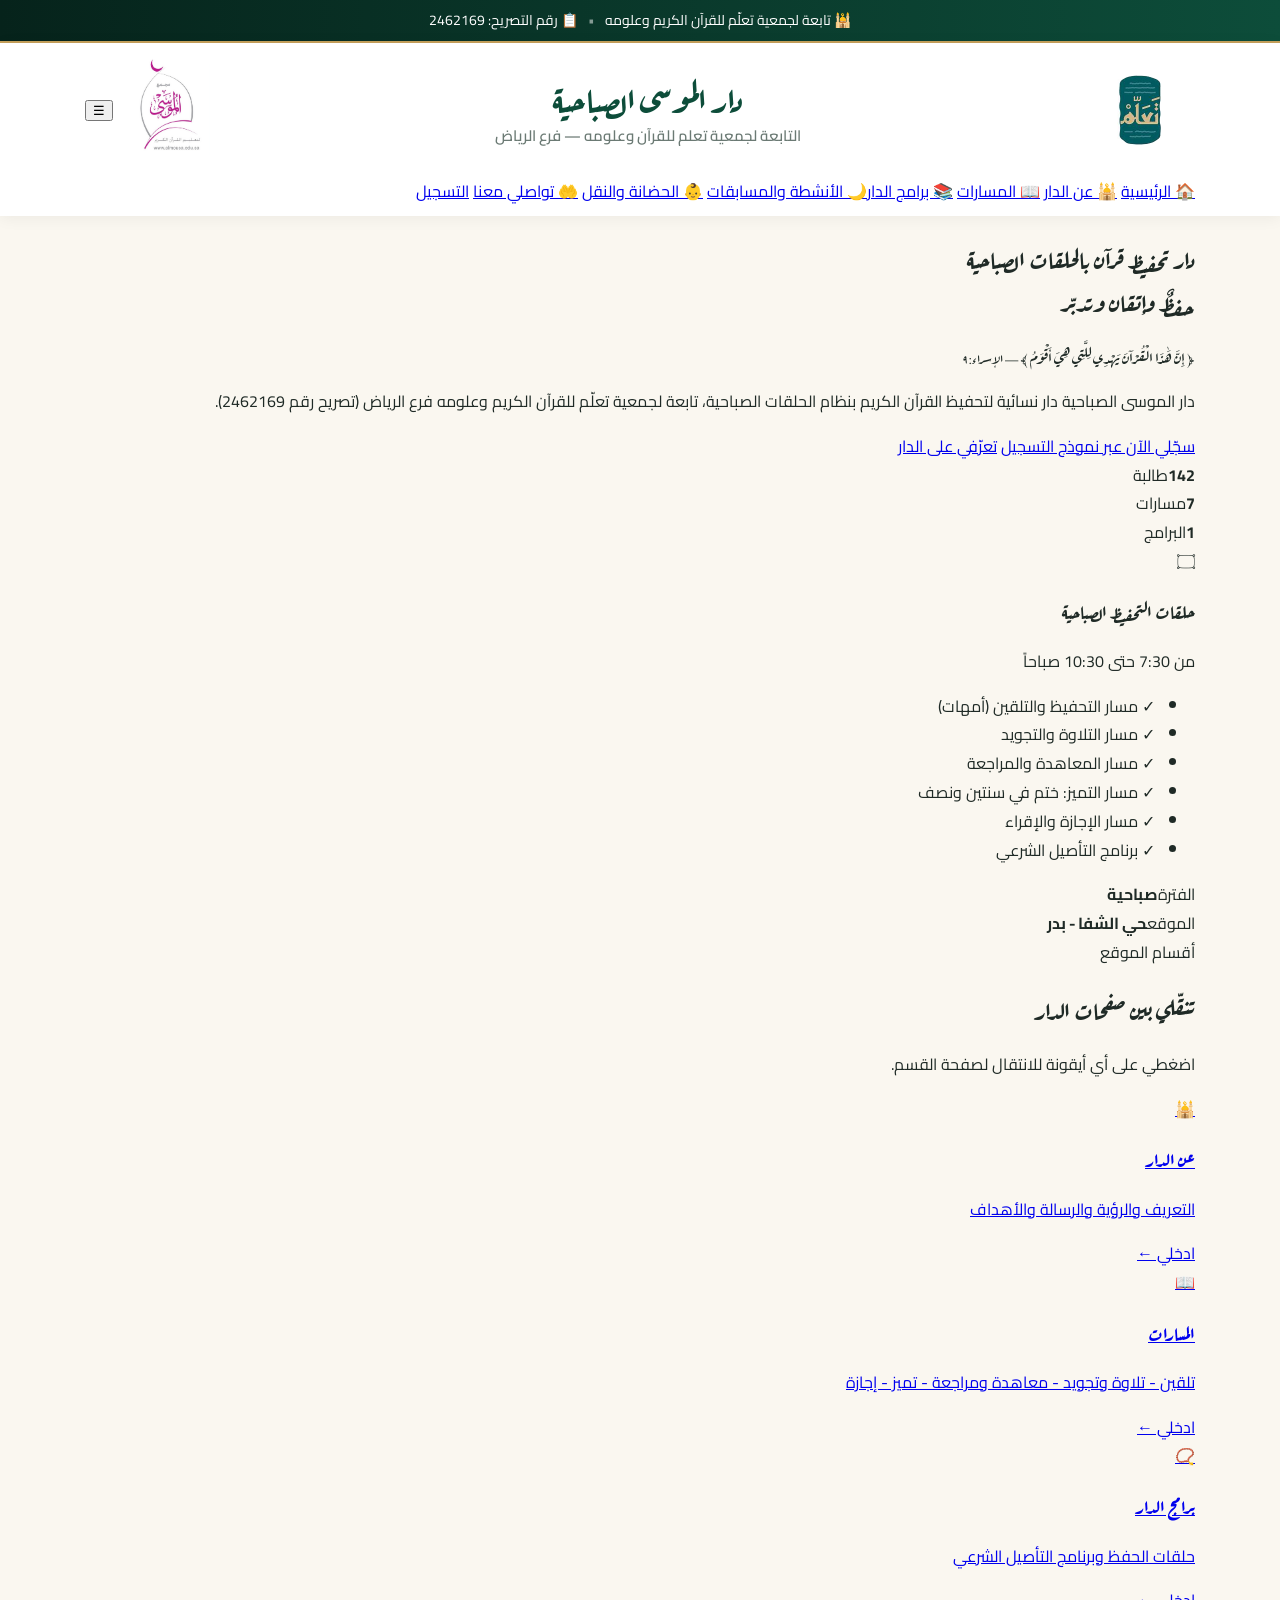
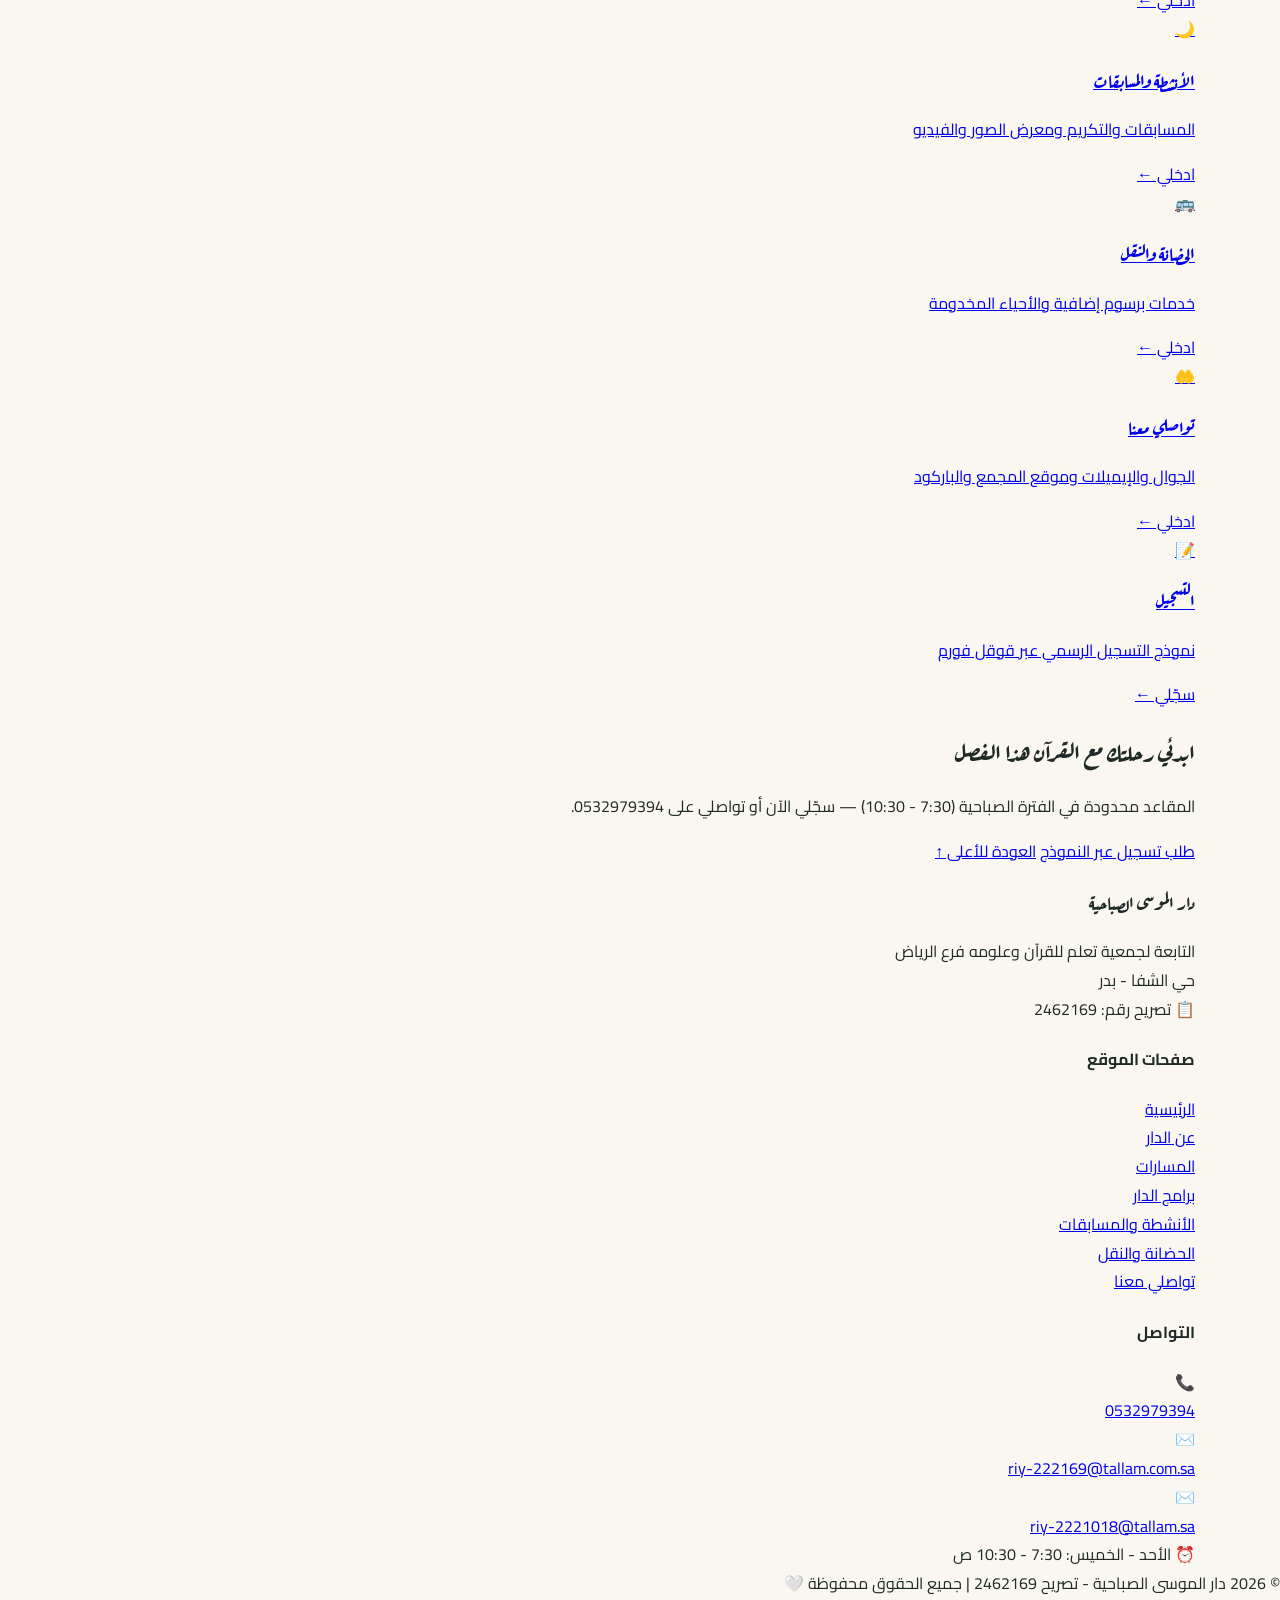
==== index.html @ 51ddbc4b "موقع دار الموسى الصباحية" ====
﻿<!DOCTYPE html>
<html lang="ar" dir="rtl">
<head>
<meta charset="UTF-8" />
<meta name="viewport" content="width=device-width, initial-scale=1.0" />
<title>دار الموسى الصباحية التابعة لجمعية تعلم للقرآن وعلومه فرع الرياض | الرئيسية</title>
<meta name="description" content="دار الموسى الصباحية لتحفيظ القرآن الكريم بحي الشفا - بدر، التابعة لجمعية تعلّم للقرآن الكريم وعلومه فرع الرياض. تصريح 2462169." />
<link rel="preconnect" href="https://fonts.googleapis.com">
<link rel="preconnect" href="https://fonts.gstatic.com" crossorigin>
<link href="https://fonts.googleapis.com/css2?family=Aref+Ruqaa:wght@400;700&family=Cairo:wght@300;400;600;700;800;900&display=swap" rel="stylesheet">
<link rel="stylesheet" href="styles.css">
</head>
<body>

<div class="topbar">
  <div class="container topbar-inner">
    <span>🕌 تابعة لجمعية تعلّم للقرآن الكريم وعلومه</span>
    <span class="dot">•</span>
    <span>📋 رقم التصريح: 2462169</span>
  </div>
</div>

<header class="header" id="top">
  <div class="container header-inner">
    <img src="assets/taallam-logo.png" alt="شعار جمعية تعلّم" class="logo-side" onerror="this.style.display='none'">
    <div class="header-title">
      <h1>دار الموسى الصباحية</h1><p class="header-sub">التابعة لجمعية تعلم للقرآن وعلومه — فرع الرياض</p>
    </div>
    <img src="assets/almousa-logo.png" alt="شعار مجمع الموسى" class="logo-side" onerror="this.style.display='none'">
    <button class="menu-btn" id="menuBtn" aria-label="القائمة">☰</button>
  </div>
  <div class="container">
    <nav class="nav nav-center" id="nav">
      <a href="index.html">🏠 الرئيسية</a>
      <a href="about.html">🕌 عن الدار</a>
      <a href="tracks.html">📖 المسارات</a>
      <a href="programs.html">📚 برامج الدار</a><a href="activities.html">🌙 الأنشطة والمسابقات</a>
      <a href="services.html">👶 الحضانة والنقل</a>
      <a href="contact.html">🤲 تواصلي معنا</a>
      <a href="https://docs.google.com/forms/d/e/1FAIpQLSe2_5xS_t3nWT-JgsnpgLepu9MucoU40xzPmVdfNXOqb8MeEg/viewform" target="_blank" class="btn btn-small">التسجيل</a>
    </nav>
  </div>
</header>

<!-- الواجهة التعريفية -->
<section class="hero" id="home">
  <div class="hero-pattern"></div>
  <div class="container hero-inner">
    <div class="hero-text">
      <h2>دار تحفيظ قرآن <span>بالحلقات الصباحية</span><br>حفظٌ وإتقان وتدبّر</h2>
      <p class="aya">﴿ إِنَّ هَٰذَا الْقُرْآنَ يَهْدِي لِلَّتِي هِيَ أَقْوَمُ ﴾ <small>— الإسراء: ٩</small></p>
      <p class="hero-desc">دار الموسى الصباحية دار نسائية لتحفيظ القرآن الكريم بنظام الحلقات الصباحية، تابعة لجمعية تعلّم للقرآن الكريم وعلومه فرع الرياض (تصريح رقم 2462169).</p>
      <div class="hero-btns">
        <a href="https://docs.google.com/forms/d/e/1FAIpQLSe2_5xS_t3nWT-JgsnpgLepu9MucoU40xzPmVdfNXOqb8MeEg/viewform" target="_blank" class="btn btn-gold">سجّلي الآن عبر نموذج التسجيل</a>
        <a href="about.html" class="btn btn-outline">تعرّفي على الدار</a>
      </div>
      <div class="hero-stats">
        <div><strong>142</strong><span>طالبة</span></div>
        <div><strong>7</strong><span>مسارات</span></div>
        <div><strong>1</strong><span>البرامج</span></div>
      </div>
    </div>
    <div class="hero-card">
      <div class="quran-frame">
        <div class="quran-icon">۝</div>
        <h3>حلقات التحفيظ الصباحية</h3>
        <p>من 7:30 حتى 10:30 صباحاً</p>
        <ul>
          <li>✓ مسار التحفيظ والتلقين (أمهات)</li>
          <li>✓ مسار التلاوة والتجويد</li>
          <li>✓ مسار المعاهدة والمراجعة</li>
          <li>✓ مسار التميز: ختم في سنتين ونصف</li>
          <li>✓ مسار الإجازة والإقراء</li>
          <li>✓ برنامج التأصيل الشرعي</li>
        </ul>
        <div class="time-box">
          <div><span>الفترة</span><strong>صباحية</strong></div>
          <div><span>الموقع</span><strong>حي الشفا - بدر</strong></div>
        </div>
      </div>
    </div>
  </div>
</section>

<!-- أيقونات التنقل -->
<section class="section" id="pages">
  <div class="container">
    <div class="sec-head">
      <span class="kicker">أقسام الموقع</span>
      <h2>تنقّلي بين صفحات الدار</h2>
      <p>اضغطي على أي أيقونة للانتقال لصفحة القسم.</p>
    </div>
    <div class="pages-grid">
      <a href="about.html" class="page-card">
        <div class="pc-icon">🕌</div>
        <h3>عن الدار</h3>
        <p>التعريف والرؤية والرسالة والأهداف</p>
        <span class="go">ادخلي ←</span>
      </a>
      <a href="tracks.html" class="page-card">
        <div class="pc-icon">📖</div>
        <h3>المسارات</h3>
        <p>تلقين - تلاوة وتجويد - معاهدة ومراجعة - تميز - إجازة</p>
        <span class="go">ادخلي ←</span>
      </a>
      <a href="programs.html" class="page-card">
        <div class="pc-icon">📿</div>
        <h3>برامج الدار</h3>
        <p>حلقات الحفظ وبرنامج التأصيل الشرعي</p>
        <span class="go">ادخلي ←</span>
      </a>
      <a href="activities.html" class="page-card">
        <div class="pc-icon">🌙</div>
        <h3>الأنشطة والمسابقات</h3>
        <p>المسابقات والتكريم ومعرض الصور والفيديو</p>
        <span class="go">ادخلي ←</span>
      </a>
      <a href="services.html" class="page-card">
        <div class="pc-icon">🚌</div>
        <h3>الحضانة والنقل</h3>
        <p>خدمات برسوم إضافية والأحياء المخدومة</p>
        <span class="go">ادخلي ←</span>
      </a>
      <a href="contact.html" class="page-card">
        <div class="pc-icon">🤲</div>
        <h3>تواصلي معنا</h3>
        <p>الجوال والإيميلات وموقع المجمع والباركود</p>
        <span class="go">ادخلي ←</span>
      </a>
      <a href="https://docs.google.com/forms/d/e/1FAIpQLSe2_5xS_t3nWT-JgsnpgLepu9MucoU40xzPmVdfNXOqb8MeEg/viewform" target="_blank" class="page-card">
        <div class="pc-icon">📝</div>
        <h3>التسجيل</h3>
        <p>نموذج التسجيل الرسمي عبر قوقل فورم</p>
        <span class="go">سجّلي ←</span>
      </a>
    </div>
  </div>
</section>

<section class="cta">
  <div class="container cta-inner">
    <div>
      <h2>ابدئي رحلتك مع القرآن هذا الفصل</h2>
      <p>المقاعد محدودة في الفترة الصباحية (7:30 - 10:30) — سجّلي الآن أو تواصلي على <span class="ltr">0532979394</span>.</p>
    </div>
    <div class="cta-btns">
      <a href="https://docs.google.com/forms/d/e/1FAIpQLSe2_5xS_t3nWT-JgsnpgLepu9MucoU40xzPmVdfNXOqb8MeEg/viewform" target="_blank" class="btn btn-gold">طلب تسجيل عبر النموذج</a>
      <a href="#top" class="btn btn-outline light">العودة للأعلى ↑</a>
    </div>
  </div>
</section>

<footer class="footer">
  <div class="container footer-grid">
    <div>
      <h3>دار الموسى الصباحية</h3>
      <p>التابعة لجمعية تعلم للقرآن وعلومه فرع الرياض<br>حي الشفا - بدر<br>📋 تصريح رقم: 2462169</p>
    </div>
    <div>
      <h4>صفحات الموقع</h4>
      <a href="index.html">الرئيسية</a><a href="about.html">عن الدار</a><a href="tracks.html">المسارات</a><a href="programs.html">برامج الدار</a><a href="activities.html">الأنشطة والمسابقات</a><a href="services.html">الحضانة والنقل</a><a href="contact.html">تواصلي معنا</a>
    </div>
    <div>
      <h4>التواصل</h4>
      <span>📞 <a href="tel:+966532979394" class="ltr">0532979394</a></span>
      <span>✉️ <a href="mailto:riy-222169@tallam.com.sa" class="ltr">riy-222169@tallam.com.sa</a></span>
      <span>✉️ <a href="mailto:riy-2221018@tallam.sa" class="ltr">riy-2221018@tallam.sa</a></span>
      <span>⏰ الأحد - الخميس: 7:30 - 10:30 ص</span>
    </div>
  </div>
  <div class="copy">© 2026 دار الموسى الصباحية - تصريح 2462169 | جميع الحقوق محفوظة 🤍<br><small>صورة المصحف: Indra Projects عبر Unsplash</small></div>
</footer>

<script src="script.js"></script>
</body>
</html>
---- styles.css ----
:root{
  --green:#0d4d3a; --green-deep:#06231b; --green2:#146652; --gold:#c6a15b; --gold-deep:#a07c2e; --gold2:#ecd9a8;
  --bg:#faf7f0; --ivory:#fffdf6; --card:#ffffff; --ink:#1f2a26; --muted:#6b7a74;
  --radius:18px; --shadow:0 10px 30px rgba(13,77,58,.12); --shadow-gold:0 12px 34px rgba(198,161,91,.35);
}
*{box-sizing:border-box}
body{margin:0;font-family:'Cairo',sans-serif;background:var(--bg);color:var(--ink);line-height:1.8}
h1,h2,h3,.aya{font-family:'Aref Ruqaa','Amiri',serif}
.container{max-width:1150px;margin:0 auto;padding:0 20px}
.narrow{max-width:800px}

/* topbar */
.topbar{background:linear-gradient(90deg,var(--green-deep),var(--green));color:#fff;font-size:14px;padding:8px 0;border-bottom:2px solid var(--gold)}
.topbar-inner{display:flex;gap:10px;justify-content:center;flex-wrap:wrap}
.dot{opacity:.5}

/* header */
.header{background:rgba(255,255,255,.95);backdrop-filter:blur(8px);position:sticky;top:0;z-index:50;box-shadow:0 2px 15px rgba(0,0,0,.06);padding-bottom:10px}
.header-inner{display:flex;align-items:center;justify-content:space-between;gap:16px;padding:12px 20px}
.header-title{flex:1;text-align:center}
.header-title h1{font-size:34px;margin:0;color:var(--green);line-height:1.5;font-weight:700}
.header-sub{margin:0;font-size:15px;color:var(--muted);font-weight:600;font-family:'Cairo',sans-serif}
.logo-side{height:110px;width:auto;object-fit:contain;background:#fff;border-radius:14px}
.nav-center{justify-content:center;flex-wrap:wrap}
.reg-link-box{text-align:center;display:flex;flex-direction:column;justify-content:center;gap:14px}
.reg-link-box p{opacity:.9}
.logo{display:flex;gap:12px;align-items:center}
.logos{display:flex;gap:8px;align-items:center}
.logo-img{height:58px;width:auto;border-radius:10px;background:#fff;object-fit:contain}
.logo-img.small{height:48px}
.logos-row{display:flex;gap:20px;justify-content:center;align-items:center;margin:0 0 30px;flex-wrap:wrap}
.logos-row img{height:170px;width:auto;background:#fff;border-radius:16px;padding:10px;box-shadow:var(--shadow);border:1px solid #eee;object-fit:contain}
.footer-logos img{height:92px;background:#fff;border-radius:12px;padding:5px}
.footer-logos{margin-bottom:10px}
.hero-contact{margin:6px 0 14px}
.h-contact{display:inline-block;background:rgba(255,255,255,.15);border:1px solid rgba(255,255,255,.35);color:#fff;text-decoration:none;padding:8px 20px;border-radius:50px;font-weight:800;font-size:18px}
.contact-cards .contact-box{display:flex;flex-direction:column;align-items:center;gap:8px}
.contact-box .big{font-size:22px;font-weight:800;color:var(--green);text-decoration:none}
.contact-box a{color:var(--green)}
.qr-img{width:190px;height:190px;object-fit:contain;border:8px solid #fff;border-radius:14px;box-shadow:var(--shadow);background:#fff}
.mini-card a{color:var(--green);font-weight:700}
.footer a{display:inline}.footer-grid a{display:block}
@media(max-width:900px){
  .hero-inner,.about-grid,.reg-grid,.cards-2{grid-template-columns:1fr}
  .cards-3,.prog-grid{grid-template-columns:1fr 1fr}
  .cards-4{grid-template-columns:1fr 1fr}
.logo h1{font-size:22px;margin:0;color:var(--green)}
.logo p{margin:0;font-size:13px;color:var(--muted)}
.nav{display:flex;gap:18px;align-items:center}
.nav a{text-decoration:none;color:var(--ink);font-weight:500;font-size:15px}
.nav a:hover{color:var(--green)}
.menu-btn{display:none;background:none;border:0;font-size:24px}

/* buttons */
.btn{display:inline-block;padding:12px 28px;border-radius:50px;text-decoration:none;font-weight:700;border:2px solid transparent;cursor:pointer;transition:.2s}
.btn-gold{background:linear-gradient(135deg,#e8c87e 0%,var(--gold) 45%,var(--gold-deep) 100%);color:#3a2b0d;box-shadow:var(--shadow-gold);border:1px solid #f4e5bd}
.btn-gold:hover{transform:translateY(-2px)}
.btn-outline{border-color:var(--green);color:var(--green);background:#fff}
.btn-outline.light{border-color:#fff;color:#fff;background:transparent}
.btn-small{padding:8px 20px;background:var(--green);color:#fff!important;border-radius:50px}
.full{width:100%}

/* hero */
.hero{position:relative;background:linear-gradient(135deg,rgba(4,21,15,.93) 0%,rgba(6,35,27,.9) 45%,rgba(13,77,58,.87) 75%,rgba(20,102,82,.85) 100%),url('assets/mushaf.jpg') center/cover no-repeat;color:#fff;overflow:hidden;padding:64px 0;border-bottom:5px solid var(--gold)}
.hero-pattern{position:absolute;inset:0;opacity:.08;background-image:radial-gradient(circle at 20% 30%,#fff 2px,transparent 2px),radial-gradient(circle at 80% 70%,#fff 2px,transparent 2px);background-size:60px 60px}
.hero-inner{position:relative;display:grid;grid-template-columns:1.2fr .8fr;gap:40px;align-items:center}
.badge{background:rgba(255,255,255,.15);border:1px solid rgba(255,255,255,.3);padding:6px 16px;border-radius:50px;font-size:14px;display:inline-block}
.hero h2{font-size:42px;line-height:1.4;margin:18px 0}
.hero h2 span{color:var(--gold2)}
.aya{background:rgba(255,255,255,.12);border-right:4px solid var(--gold);padding:10px 16px;border-radius:8px;font-size:20px}
.aya small{font-family:'Cairo';font-size:13px;opacity:.8}
.hero-desc{opacity:.92}
.hero-btns{display:flex;gap:12px;margin:20px 0;flex-wrap:wrap}
.hero-stats{display:flex;gap:30px;margin-top:10px}
.hero-stats strong{display:block;font-size:26px;color:var(--gold2)}
.hero-stats span{font-size:13px;opacity:.85}
.hero-card .quran-frame{background:linear-gradient(rgba(255,253,246,.92),rgba(255,253,246,.92)),url('assets/pattern.jpg') center/cover no-repeat;color:var(--ink);border-radius:22px;padding:26px;text-align:center;box-shadow:0 18px 45px rgba(0,0,0,.35);border:1px solid var(--gold);border-top:6px solid var(--gold)}
.quran-icon{font-size:52px;color:var(--gold);line-height:1}
.quran-frame h3{margin:8px 0 0;font-size:26px;color:var(--green-deep);font-weight:700}
.quran-frame>p{color:#1a2420;font-weight:700}
.quran-frame ul{list-style:none;padding:0;text-align:right;font-size:14px;color:#141d1a;font-weight:600}
.quran-frame li{padding:6px 0;border-bottom:1px dashed #eee}
.time-box{display:flex;gap:10px;margin-top:15px}
.time-box div{flex:1;background:var(--bg);border-radius:12px;padding:10px}
.time-box span{display:block;font-size:12px;color:#3d4a45;font-weight:600}
.time-box strong{color:var(--green-deep)}

/* strip */
.strip{background:linear-gradient(90deg,var(--gold-deep),var(--gold) 50%,var(--gold-deep));color:#2e230c;padding:10px 0;font-weight:800}
.strip-inner{display:flex;gap:24px;justify-content:center;flex-wrap:wrap;font-size:15px}

/* sections */
.section{padding:70px 0;background:linear-gradient(rgba(250,247,240,.87),rgba(250,247,240,.87)),url('assets/mushaf.jpg') center/cover no-repeat}
.section.alt{background:linear-gradient(rgba(233,242,235,.87),rgba(233,242,235,.87)),url('assets/mushaf.jpg') center/cover no-repeat}
.sec-head{text-align:center;max-width:700px;margin:0 auto 40px}
.kicker{background:#f3e8cf;color:#7a5f22;padding:5px 18px;border-radius:50px;font-size:13px;font-weight:700;display:inline-block;border:1px solid var(--gold)}
.sec-head h2{font-size:34px;color:var(--green);margin:12px 0 8px}
.sec-head p{color:var(--muted)}

.about-grid{display:grid;grid-template-columns:1.1fr .9fr;gap:30px;align-items:start}
.about-text h3{color:var(--green);font-size:24px}
.check-list div{background:#fff;border:1px solid #eee;padding:10px 14px;border-radius:12px;margin:8px 0}
.check-list i{background:var(--green);color:#fff;width:24px;height:24px;display:inline-flex;align-items:center;justify-content:center;border-radius:50%;font-style:normal;margin-left:8px;font-size:13px}
.about-cards{display:grid;grid-template-columns:1fr 1fr;gap:12px}
.mini-card{background:#fff;border-radius:14px;padding:18px;box-shadow:var(--shadow);border:1px solid #f0e8d5}
.mini-card strong{display:block;color:var(--green)}
.mini-card span{font-size:13px;color:var(--muted)}
.mini-card.gold{background:linear-gradient(135deg,#0d4d3a,#17644d);color:#fff}
.mini-card.gold strong,.mini-card.gold span{color:#fff}

.cards-3{display:grid;grid-template-columns:repeat(3,1fr);gap:18px}
.card{background:var(--bg);border-radius:var(--radius);padding:30px;text-align:center;border:1px solid #eee;box-shadow:var(--shadow)}
.card h3{color:var(--green);font-size:22px}
.icon-circle{width:64px;height:64px;background:linear-gradient(135deg,var(--green-deep),var(--green2));color:var(--gold2);border-radius:50%;display:flex;align-items:center;justify-content:center;margin:0 auto 12px;border:2px solid var(--gold)}
.icon-circle svg{width:30px;height:30px}
.goals{list-style:none;padding:0;text-align:right}
.goals li{padding:6px 0;border-bottom:1px dashed #ddd;font-size:15px}
.goals li::before{content:"✦ ";color:var(--gold)}

.cards-4{display:grid;grid-template-columns:repeat(4,1fr);gap:16px}
.track{background:#fff;border-radius:var(--radius);padding:26px 20px;text-align:center;border:1px solid #eee;transition:.2s;position:relative}
.track:hover{transform:translateY(-5px);box-shadow:var(--shadow)}
.track.featured{border:2px solid var(--gold);background:linear-gradient(180deg,#fffdf6,#fff)}
.track-icon{width:62px;height:62px;border-radius:18px;display:flex;align-items:center;justify-content:center;margin:0 auto 12px;color:#fff}
.track-icon svg{width:30px;height:30px}
.t1{background:#0d4d3a}.t2{background:#8a6d3b}.t3{background:#2a7a5f}.t4{background:linear-gradient(135deg,#c9a86a,#8a6d3b)}
.tag{font-size:12px;background:#eef4f1;color:var(--green);padding:4px 12px;border-radius:50px;display:inline-block;margin-top:8px}
.tag.gold{background:var(--gold);color:#fff}

.prog-grid{display:grid;grid-template-columns:repeat(3,1fr);gap:16px}
.prog{background:var(--bg);border-radius:var(--radius);padding:26px;border:1px solid #eee;text-align:center}
.prog.highlight{border:2px solid var(--green);background:#eef5f1}
.prog-icon{font-size:40px}
.prog h3{color:var(--green);margin:10px 0 6px;font-size:19px}
.prog p{font-size:14.5px;color:#43534d}

.cards-2{display:grid;grid-template-columns:1fr 1fr;gap:18px}
.service{background:var(--bg);border-radius:var(--radius);padding:28px;border:1px solid #e9dfc8}
.service-head{display:flex;align-items:center;gap:12px}
.s-icon{font-size:34px}
.service h3{color:var(--green);margin:0;font-size:22px}
.service ul{padding-right:18px;color:#33413c;font-size:15px}
.note{background:#fff3d6;border-radius:10px;padding:8px 14px;font-size:13px}

.reg-grid{display:grid;grid-template-columns:1fr 1fr;gap:24px}
.reg-info h3{color:var(--green)}
.time-table div{background:var(--bg);border:1px solid #eee;border-radius:12px;padding:10px 16px;display:flex;justify-content:space-between;margin:8px 0}
.steps{padding-right:20px}
.steps li{margin:6px 0}
.contact-mini div{background:#fff;border-radius:10px;padding:8px 14px;margin:6px 0;border:1px solid #eee;font-size:14px}
.ltr{direction:ltr;unicode-bidi:embed}
.reg-form{background:var(--green);color:#fff;border-radius:20px;padding:28px;box-shadow:var(--shadow)}
.reg-form h3{margin-top:0;color:var(--gold2)}
.reg-form label{display:block;margin:10px 0;font-size:14px}
.reg-form input,.reg-form select,.reg-form textarea{width:100%;padding:11px 14px;border-radius:10px;border:0;margin-top:6px;font-family:inherit;font-size:14px}
.row{display:grid;grid-template-columns:1fr 1fr;gap:10px}
.checks label{display:flex;gap:8px;align-items:center;background:rgba(255,255,255,.1);padding:8px 12px;border-radius:10px}
.checks input{width:auto}
.form-msg{font-weight:700;color:#ffe9a8}
.tiny{font-size:12px;opacity:.75}

.narrow{max-width:760px;margin:0 auto}
.faq details{background:#fff;border:1px solid #eee;border-radius:12px;padding:14px 18px;margin:10px 0;cursor:pointer}
.faq summary{font-weight:700;color:var(--green)}
/* شبكة أيقونات التنقل بين الصفحات */
.pages-grid{display:grid;grid-template-columns:repeat(3,1fr);gap:18px;margin-top:10px}
.page-card{display:block;background:linear-gradient(180deg,#fffef9 0%,#f8ecd2 100%);border:1px solid #e3d9bd;border-radius:20px;padding:30px 20px;text-align:center;text-decoration:none;color:var(--ink);box-shadow:var(--shadow);transition:.2s;border-top:5px solid var(--gold)}
.page-card h3{color:var(--green-deep)}
.page-card p{color:#5a4517}
.page-card .go{color:var(--green-deep)}
.page-card:hover{transform:translateY(-6px);border-top-color:var(--green)}
.page-card .pc-icon{font-size:46px;line-height:1}
.page-card h3{color:var(--green-deep);margin:12px 0 6px;font-size:20px;font-weight:700}
.page-card p{font-size:13.5px;color:#2c3833;margin:0;font-weight:600}
.page-card .go{display:inline-block;margin-top:12px;color:var(--green-deep);font-weight:800}
.page-hero{background:linear-gradient(135deg,rgba(4,21,15,.93),rgba(6,35,27,.9) 60%,rgba(13,77,58,.87)),url('assets/mushaf.jpg') center/cover no-repeat;color:#fff;padding:48px 0;text-align:center;border-bottom:4px solid var(--gold)}
.page-hero h2{margin:0 0 6px;font-size:32px}
.page-hero p{opacity:.9;margin:0}
.back-link{display:inline-block;margin-top:24px;text-decoration:none;color:var(--green);font-weight:700}
/* معرض الصور والفيديو */
.gal-title{color:var(--green);text-align:center;font-size:24px;margin:30px 0 16px}
.gallery-grid{display:grid;grid-template-columns:repeat(3,1fr);gap:14px}
.g-item{position:relative;border-radius:14px;overflow:hidden;box-shadow:var(--shadow);border:1px solid #eee;background:#eef2ef;min-height:180px;display:flex;align-items:center;justify-content:center}
.g-item img{width:100%;height:220px;object-fit:cover;display:block}
.g-item .g-ph{display:none;color:var(--muted);font-size:14px}
.g-item.empty .g-ph{display:block}
.video-grid{display:grid;grid-template-columns:1fr 1fr;gap:16px}
.v-item{background:#fff;border:1px solid #eee;border-radius:14px;padding:12px;box-shadow:var(--shadow)}
.v-item video{width:100%;border-radius:10px;background:#000;max-height:300px}
.v-cap{text-align:center;font-size:13px;color:var(--muted);margin:8px 0 0}
/* لمسات رسمية بطابع قرآني */
.header{border-bottom:3px solid var(--gold)}
.sec-head h2::after{content:"✦ ۝ ✦";display:block;font-size:16px;color:var(--gold);margin-top:8px;letter-spacing:4px}
.card,.track,.prog,.service,.page-card{border:1px solid #e3d9bd}
.page-card .pc-icon{font-family:'Aref Ruqaa',serif}
.mushaf-img{width:100%;height:210px;object-fit:cover;border-radius:14px;border:3px solid var(--gold);margin-bottom:12px;box-shadow:var(--shadow)}
.divider{text-align:center;color:var(--gold);font-size:26px;margin:6px 0}
.aya{border:1px solid rgba(201,168,106,.5);border-right:5px solid var(--gold)}
@media(max-width:900px){.pages-grid{grid-template-columns:1fr 1fr}}
.cta{background:linear-gradient(135deg,#04150f,var(--green-deep) 60%,var(--green));color:#fff;padding:50px 0;border-top:5px solid var(--gold)}
.cta-inner{display:flex;justify-content:space-between;align-items:center;gap:20px;flex-wrap:wrap}
.cta-btns{display:flex;gap:12px}
.footer{background:#04150f;color:#d9e6e0;padding:40px 0 0;border-top:4px solid var(--gold)}
.footer-grid{display:grid;grid-template-columns:1.2fr .6fr .8fr;gap:24px}
.footer-grid>div:last-child{background:rgba(255,255,255,.05);border:1px solid rgba(198,161,91,.45);border-radius:10px;padding:8px 12px;text-align:center;justify-self:center;width:100%;max-width:300px}
.footer-grid>div:last-child h4{margin-top:0}
.footer-grid>div:last-child a,.footer-grid>div:last-child span{font-size:12.5px}
.footer h3,.footer h4{color:var(--gold2)}
.footer a,.footer span{display:block;color:#d9e6e0;text-decoration:none;font-size:14px;padding:3px 0}
.copy{text-align:center;border-top:1px solid rgba(255,255,255,.15);margin-top:24px;padding:14px;font-size:13px}

@media(max-width:900px){
  .hero-inner,.about-grid,.reg-grid,.cards-2{grid-template-columns:1fr}
  .cards-3,.prog-grid{grid-template-columns:1fr 1fr}
  .cards-4{grid-template-columns:1fr 1fr}
  .nav{display:none;position:absolute;top:100%;right:0;left:0;background:#fff;flex-direction:column;padding:16px;box-shadow:0 10px 20px rgba(0,0,0,.1)}
  .nav.open{display:flex}
  .menu-btn{display:block}
  .hero h2{font-size:30px}
  .footer-grid{grid-template-columns:1fr}
}
@media(max-width:560px){.cards-3,.prog-grid,.cards-4,.about-cards{grid-template-columns:1fr}}
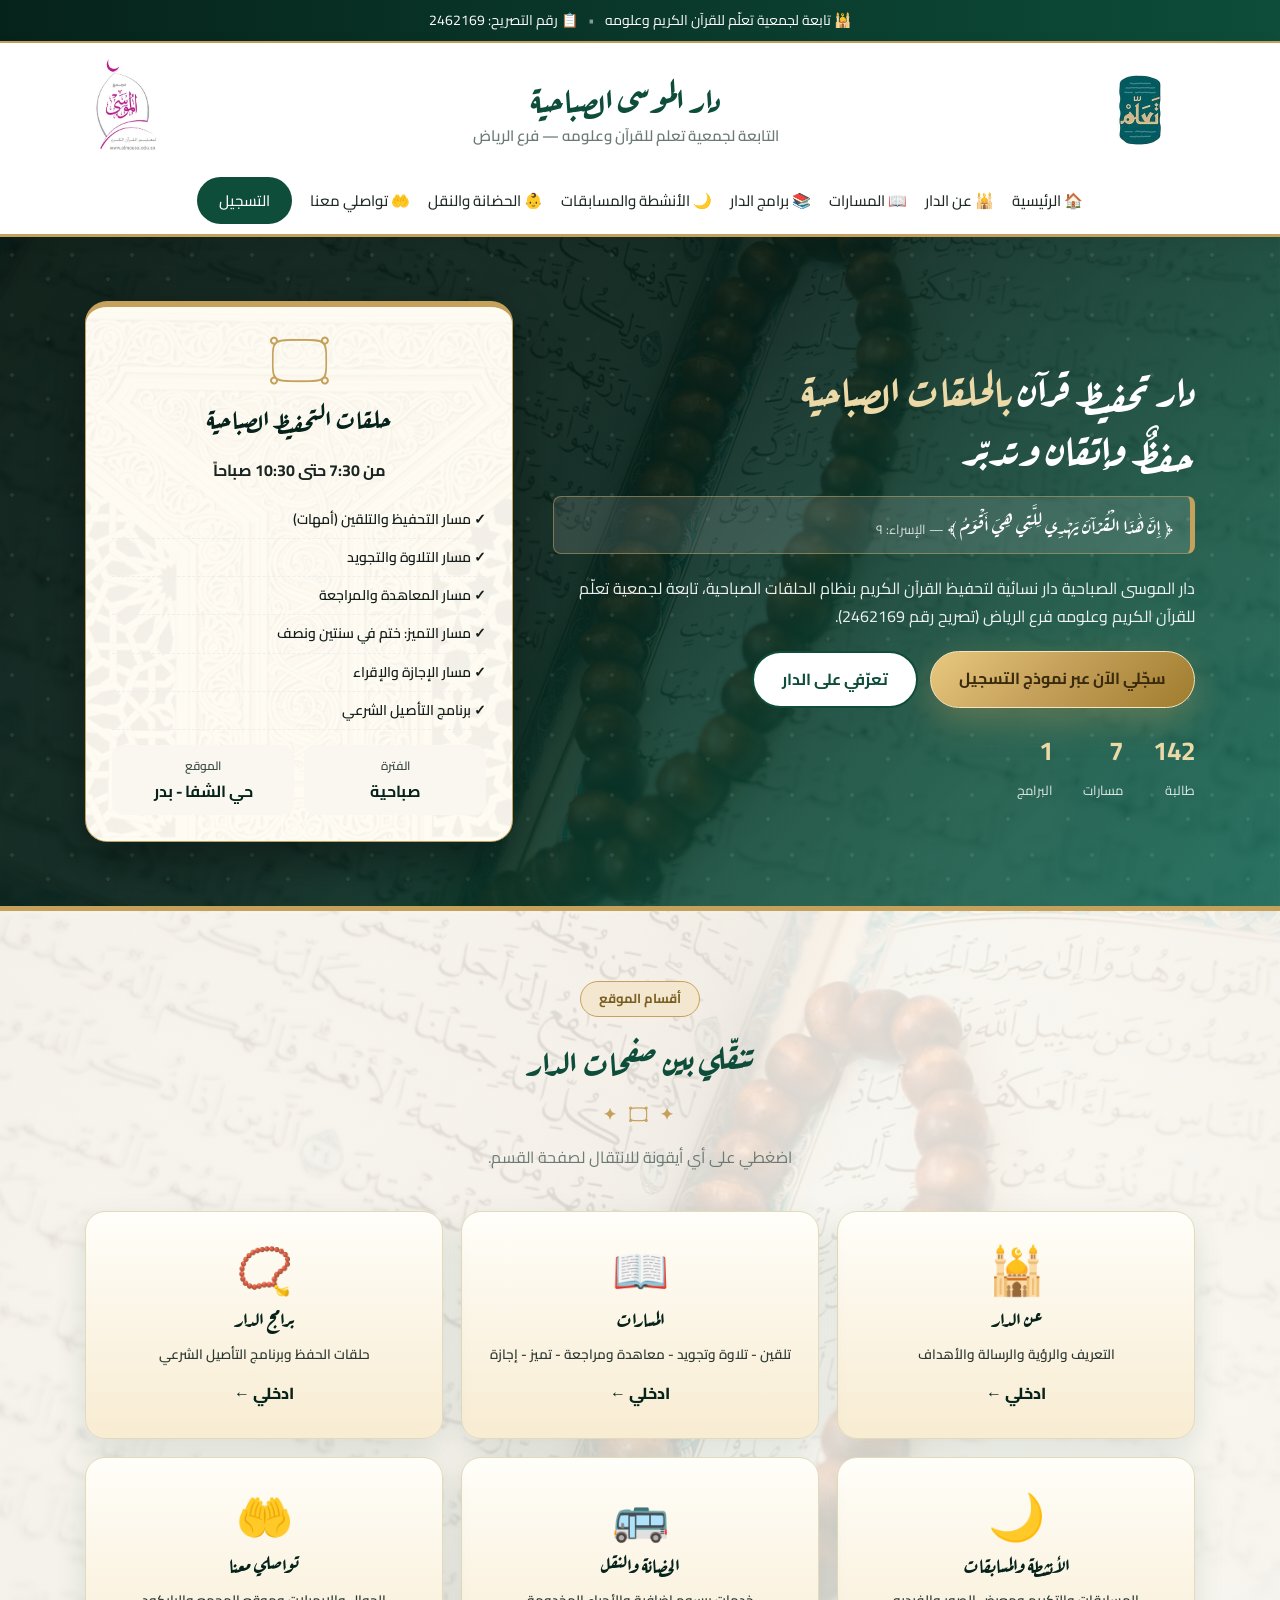
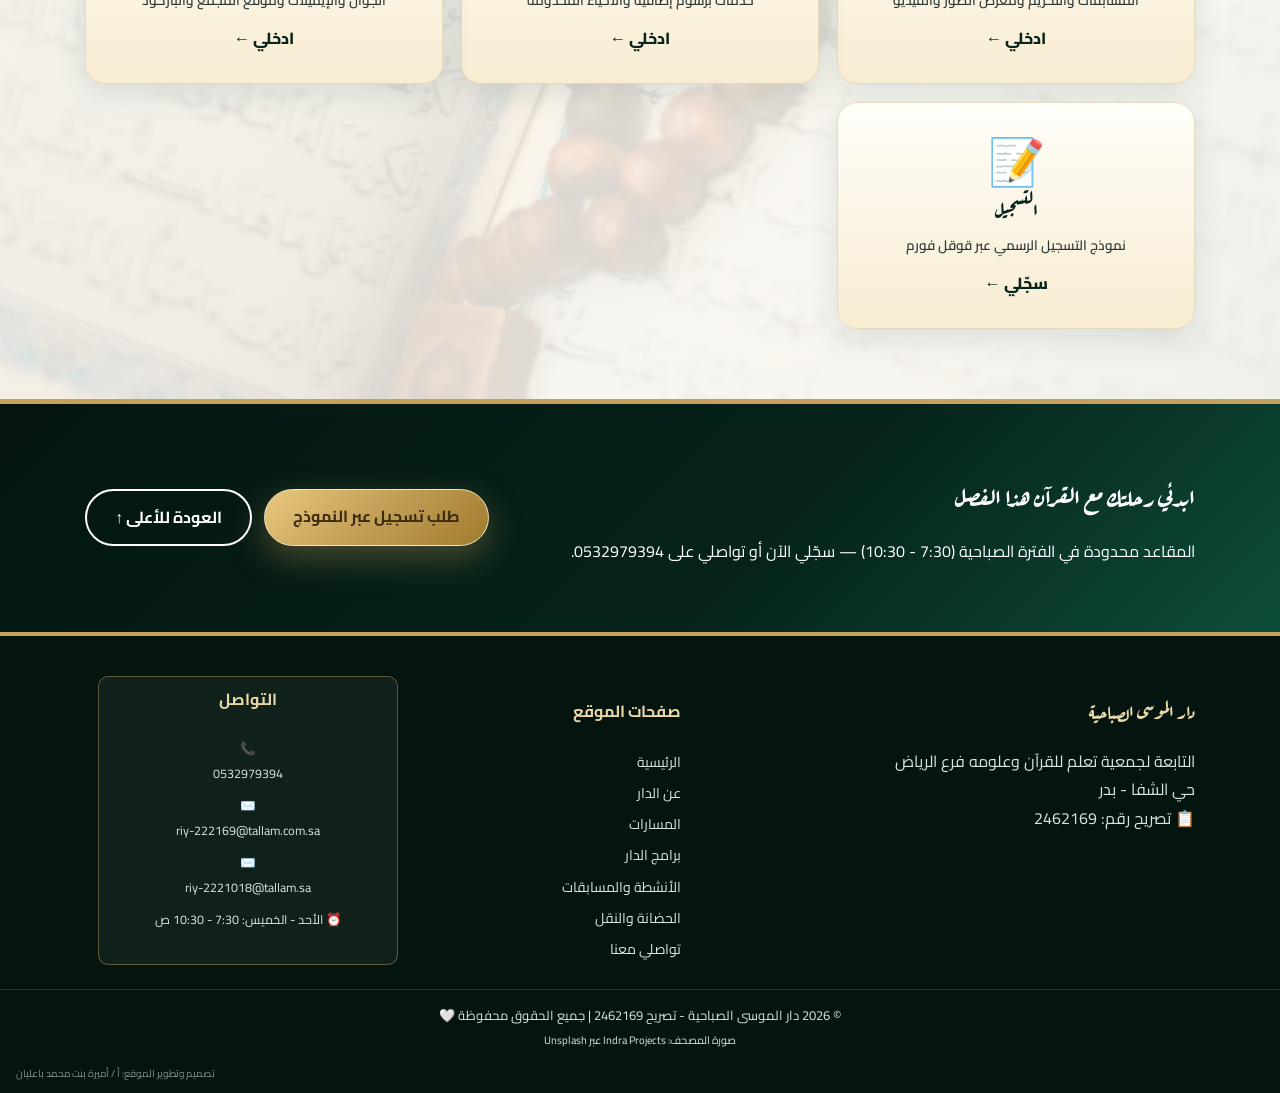
==== commit 2e6a8470: "إضافة عبارة التصميم والتطوير أسفل الرئيسية" ====
--- a/index.html
+++ b/index.html
@@ -169,6 +169,7 @@
     </div>
   </div>
   <div class="copy">© 2026 دار الموسى الصباحية - تصريح 2462169 | جميع الحقوق محفوظة 🤍<br><small>صورة المصحف: Indra Projects عبر Unsplash</small></div>
+  <div class="designer-credit">تصميم وتطوير الموقع: أ / أميرة بنت محمد باعليان</div>
 </footer>
 
 <script src="script.js"></script>
--- a/styles.css
+++ b/styles.css
@@ -40,10 +40,6 @@
 .qr-img{width:190px;height:190px;object-fit:contain;border:8px solid #fff;border-radius:14px;box-shadow:var(--shadow);background:#fff}
 .mini-card a{color:var(--green);font-weight:700}
 .footer a{display:inline}.footer-grid a{display:block}
-@media(max-width:900px){
-  .hero-inner,.about-grid,.reg-grid,.cards-2{grid-template-columns:1fr}
-  .cards-3,.prog-grid{grid-template-columns:1fr 1fr}
-  .cards-4{grid-template-columns:1fr 1fr}
 .logo h1{font-size:22px;margin:0;color:var(--green)}
 .logo p{margin:0;font-size:13px;color:var(--muted)}
 .nav{display:flex;gap:18px;align-items:center}
@@ -208,6 +204,7 @@
 .footer h3,.footer h4{color:var(--gold2)}
 .footer a,.footer span{display:block;color:#d9e6e0;text-decoration:none;font-size:14px;padding:3px 0}
 .copy{text-align:center;border-top:1px solid rgba(255,255,255,.15);margin-top:24px;padding:14px;font-size:13px}
+.designer-credit{text-align:left;font-size:10px;color:rgba(217,230,224,.6);padding:0 16px 10px}
 
 @media(max-width:900px){
   .hero-inner,.about-grid,.reg-grid,.cards-2{grid-template-columns:1fr}
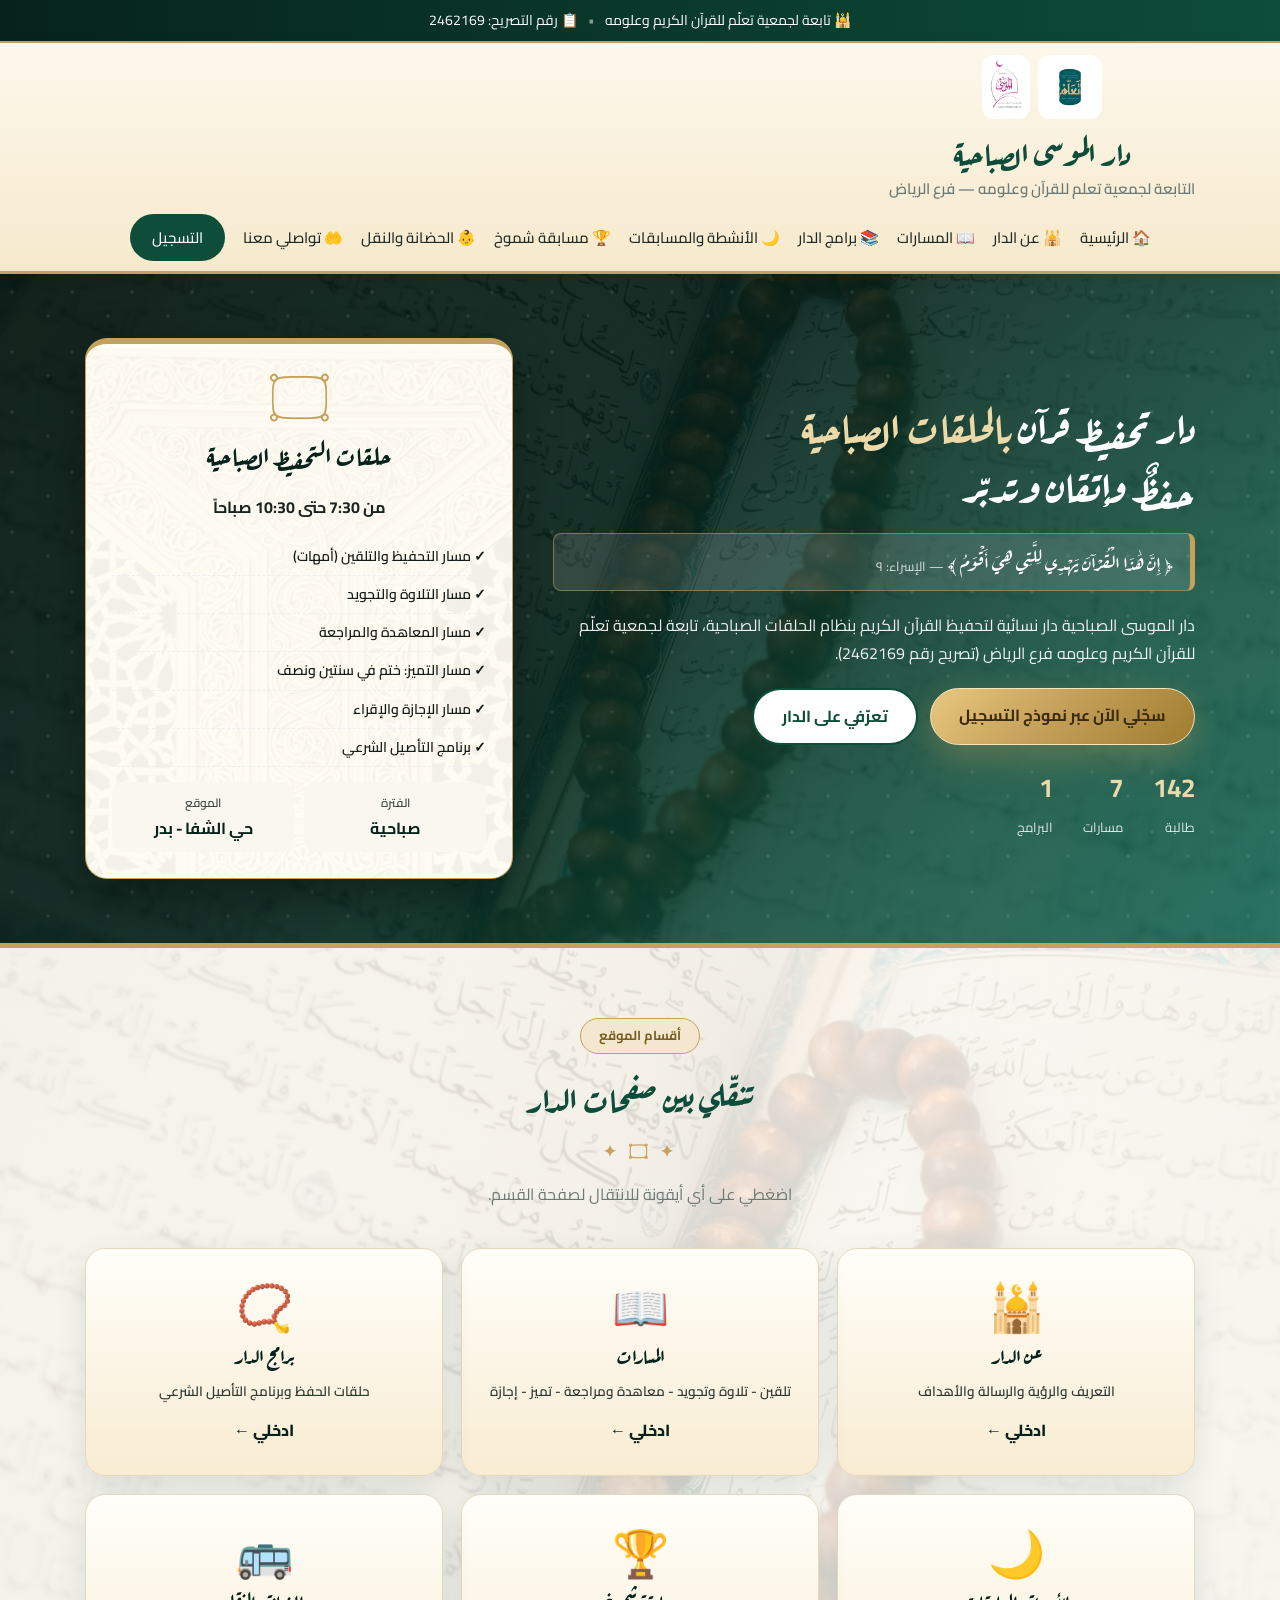
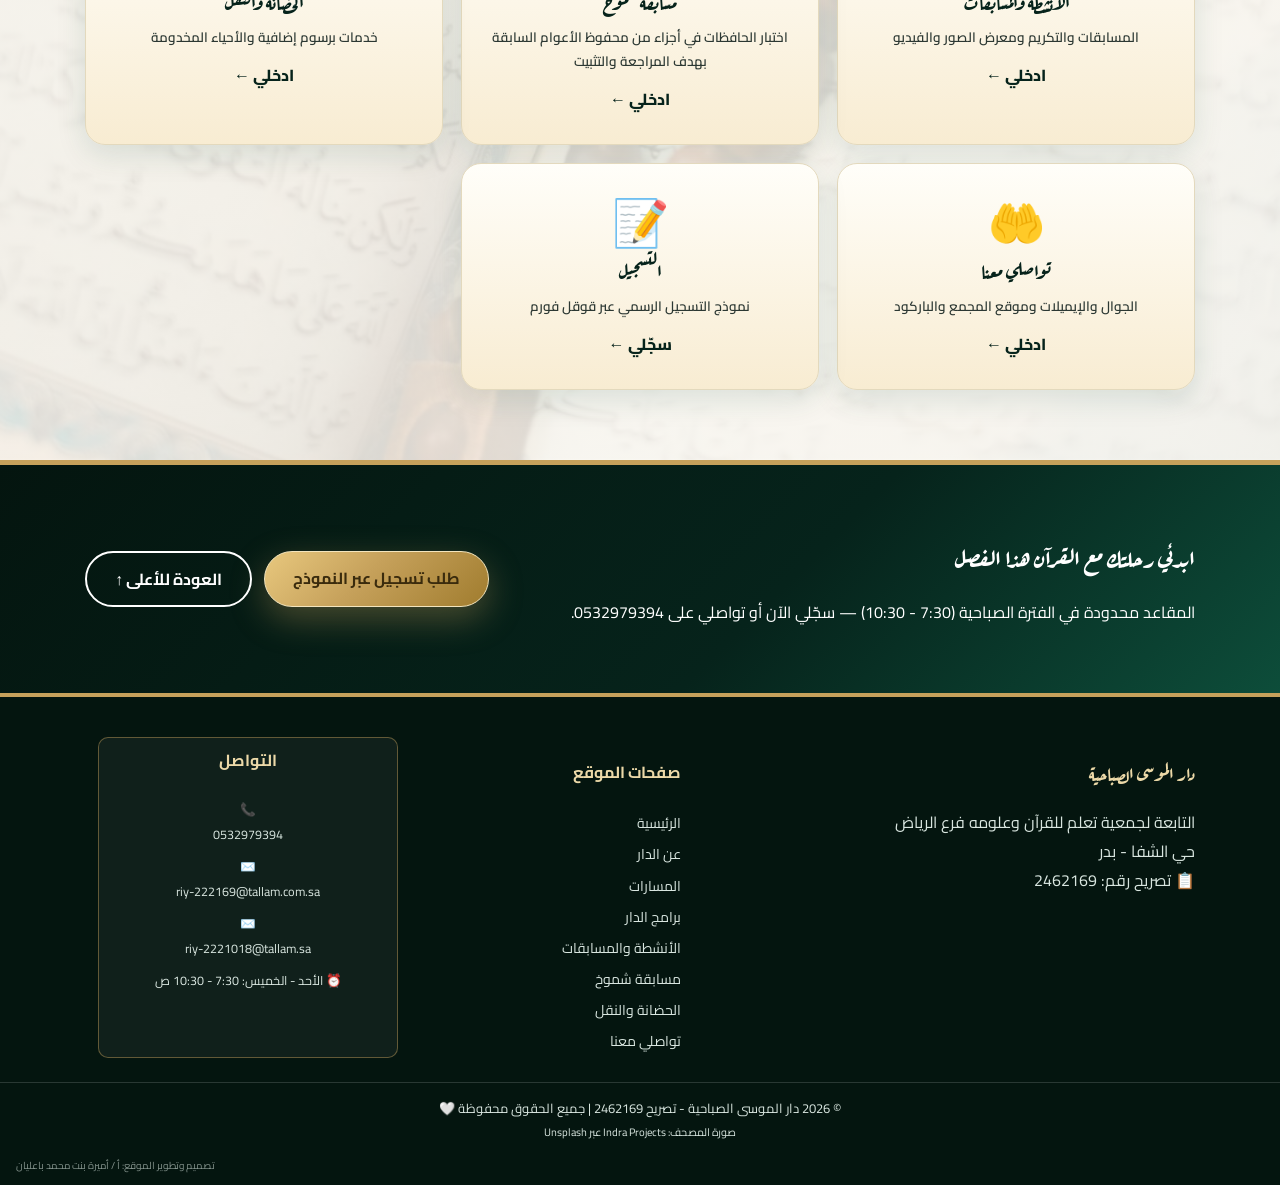
==== commit 91168d80: "هيدر يمين مع شعارات أصغر وخلفية عاجية + صفحة شموخ مستقلة" ====
--- a/index.html
+++ b/index.html
@@ -22,11 +22,12 @@
 
 <header class="header" id="top">
   <div class="container header-inner">
-    <img src="assets/taallam-logo.png" alt="شعار جمعية تعلّم" class="logo-side" onerror="this.style.display='none'">
-    <div class="header-title">
-      <h1>دار الموسى الصباحية</h1><p class="header-sub">التابعة لجمعية تعلم للقرآن وعلومه — فرع الرياض</p>
+    <div class="brand-right">
+      <div class="logos"><img src="assets/taallam-logo.png" alt="شعار جمعية تعلّم" class="logo-side" onerror="this.style.display='none'"><img src="assets/almousa-logo.png" alt="شعار مجمع الموسى" class="logo-side" onerror="this.style.display='none'"></div>
+      <h1>دار الموسى الصباحية</h1>
+      <p class="header-sub">التابعة لجمعية تعلم للقرآن وعلومه — فرع الرياض</p>
     </div>
-    <img src="assets/almousa-logo.png" alt="شعار مجمع الموسى" class="logo-side" onerror="this.style.display='none'">
+
     <button class="menu-btn" id="menuBtn" aria-label="القائمة">☰</button>
   </div>
   <div class="container">
@@ -34,7 +35,7 @@
       <a href="index.html">🏠 الرئيسية</a>
       <a href="about.html">🕌 عن الدار</a>
       <a href="tracks.html">📖 المسارات</a>
-      <a href="programs.html">📚 برامج الدار</a><a href="activities.html">🌙 الأنشطة والمسابقات</a>
+      <a href="programs.html">📚 برامج الدار</a><a href="activities.html">🌙 الأنشطة والمسابقات</a><a href="shomoukh.html">🏆 مسابقة شموخ</a>
       <a href="services.html">👶 الحضانة والنقل</a>
       <a href="contact.html">🤲 تواصلي معنا</a>
       <a href="https://docs.google.com/forms/d/e/1FAIpQLSe2_5xS_t3nWT-JgsnpgLepu9MucoU40xzPmVdfNXOqb8MeEg/viewform" target="_blank" class="btn btn-small">التسجيل</a>
@@ -115,6 +116,12 @@
         <p>المسابقات والتكريم ومعرض الصور والفيديو</p>
         <span class="go">ادخلي ←</span>
       </a>
+      <a href="shomoukh.html" class="page-card">
+        <div class="pc-icon">🏆</div>
+        <h3>مسابقة شموخ</h3>
+        <p>اختبار الحافظات في أجزاء من محفوظ الأعوام السابقة بهدف المراجعة والتثبيت</p>
+        <span class="go">ادخلي ←</span>
+      </a>
       <a href="services.html" class="page-card">
         <div class="pc-icon">🚌</div>
         <h3>الحضانة والنقل</h3>
@@ -158,7 +165,7 @@
     </div>
     <div>
       <h4>صفحات الموقع</h4>
-      <a href="index.html">الرئيسية</a><a href="about.html">عن الدار</a><a href="tracks.html">المسارات</a><a href="programs.html">برامج الدار</a><a href="activities.html">الأنشطة والمسابقات</a><a href="services.html">الحضانة والنقل</a><a href="contact.html">تواصلي معنا</a>
+      <a href="index.html">الرئيسية</a><a href="about.html">عن الدار</a><a href="tracks.html">المسارات</a><a href="programs.html">برامج الدار</a><a href="activities.html">الأنشطة والمسابقات</a><a href="shomoukh.html">مسابقة شموخ</a><a href="services.html">الحضانة والنقل</a><a href="contact.html">تواصلي معنا</a>
     </div>
     <div>
       <h4>التواصل</h4>
--- a/styles.css
+++ b/styles.css
@@ -15,12 +15,15 @@
 .dot{opacity:.5}
 
 /* header */
-.header{background:rgba(255,255,255,.95);backdrop-filter:blur(8px);position:sticky;top:0;z-index:50;box-shadow:0 2px 15px rgba(0,0,0,.06);padding-bottom:10px}
+.header{background:linear-gradient(180deg,#fdf8ec 0%,#f6e9cd 100%);backdrop-filter:blur(8px);position:sticky;top:0;z-index:50;box-shadow:0 2px 15px rgba(0,0,0,.08);padding-bottom:10px;border-bottom:3px solid var(--gold)}
 .header-inner{display:flex;align-items:center;justify-content:space-between;gap:16px;padding:12px 20px}
 .header-title{flex:1;text-align:center}
+.brand-right{text-align:center}
+.brand-right .logos{justify-content:center}
+.brand-right h1{font-size:32px;margin:8px 0 0;color:var(--green);line-height:1.5;font-weight:700}
 .header-title h1{font-size:34px;margin:0;color:var(--green);line-height:1.5;font-weight:700}
 .header-sub{margin:0;font-size:15px;color:var(--muted);font-weight:600;font-family:'Cairo',sans-serif}
-.logo-side{height:110px;width:auto;object-fit:contain;background:#fff;border-radius:14px}
+.logo-side{height:64px;width:auto;object-fit:contain;background:#fff;border-radius:12px;padding:3px}
 .nav-center{justify-content:center;flex-wrap:wrap}
 .reg-link-box{text-align:center;display:flex;flex-direction:column;justify-content:center;gap:14px}
 .reg-link-box p{opacity:.9}
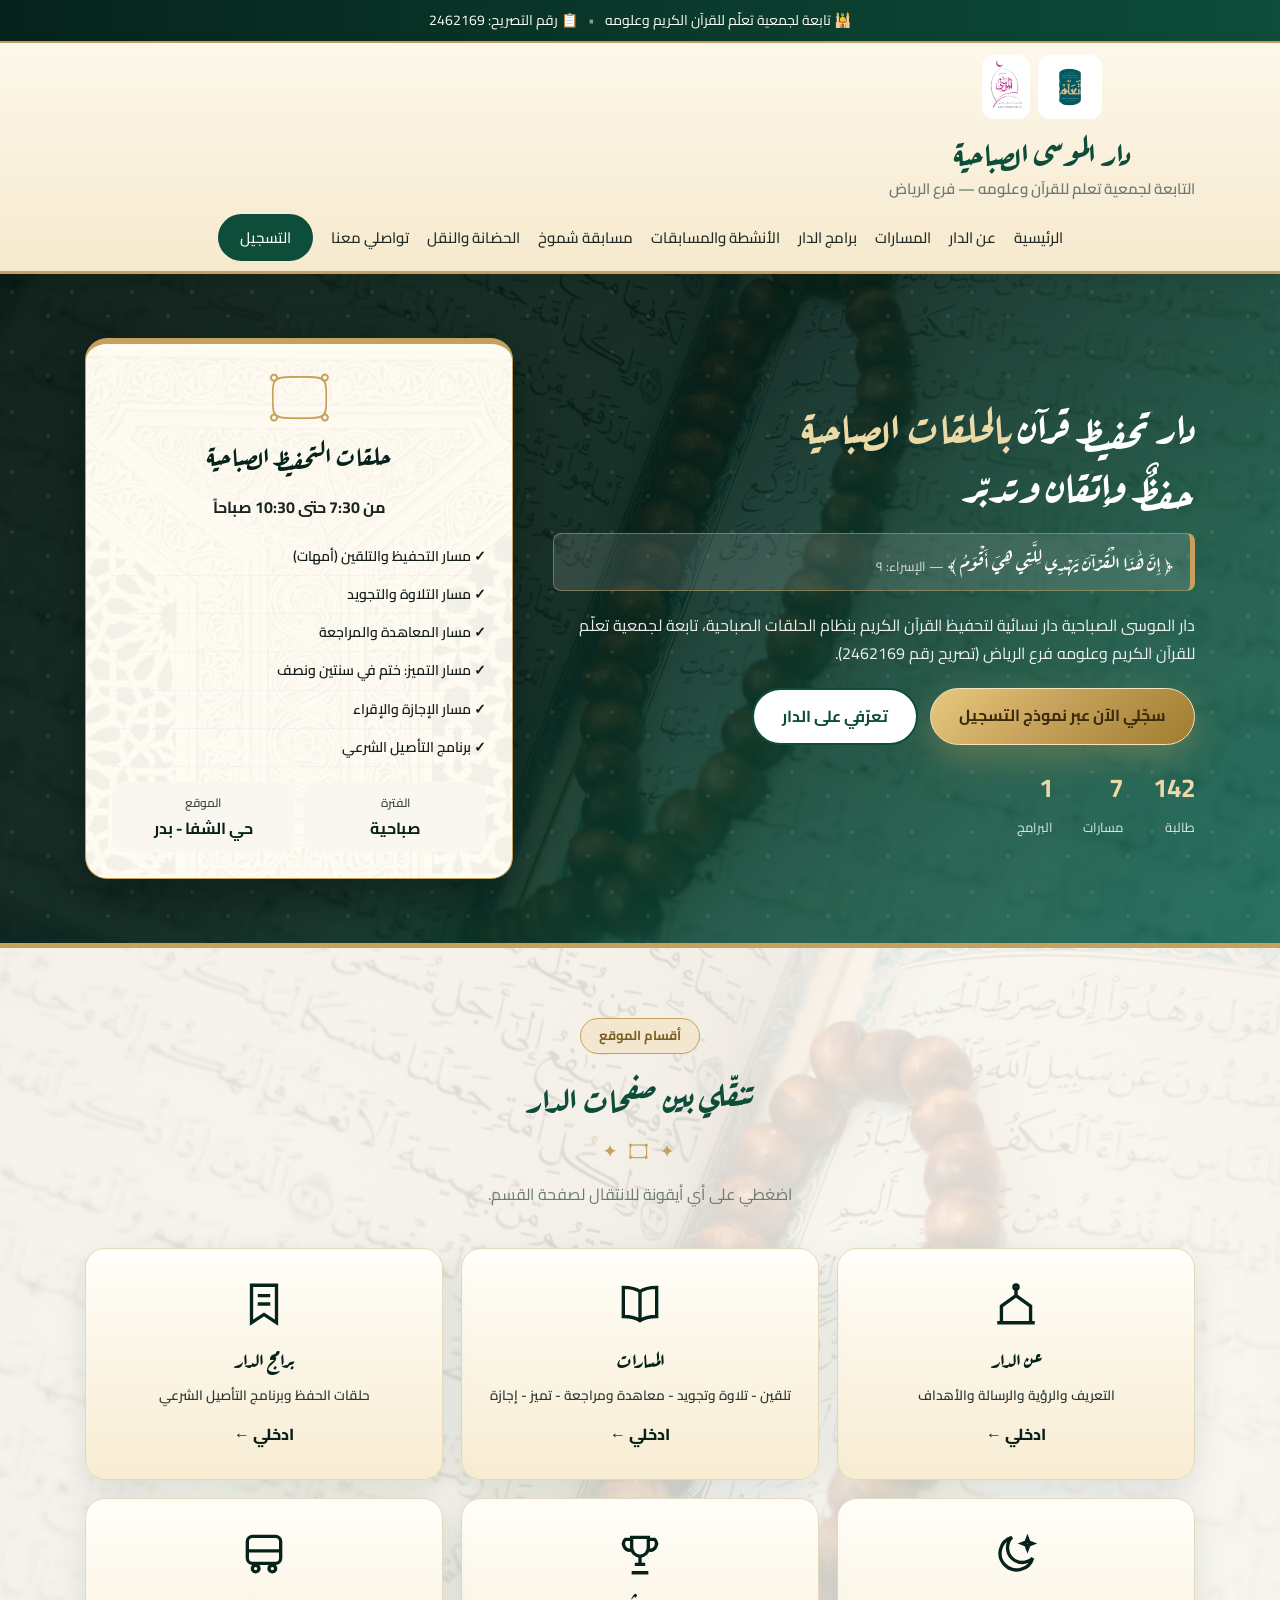
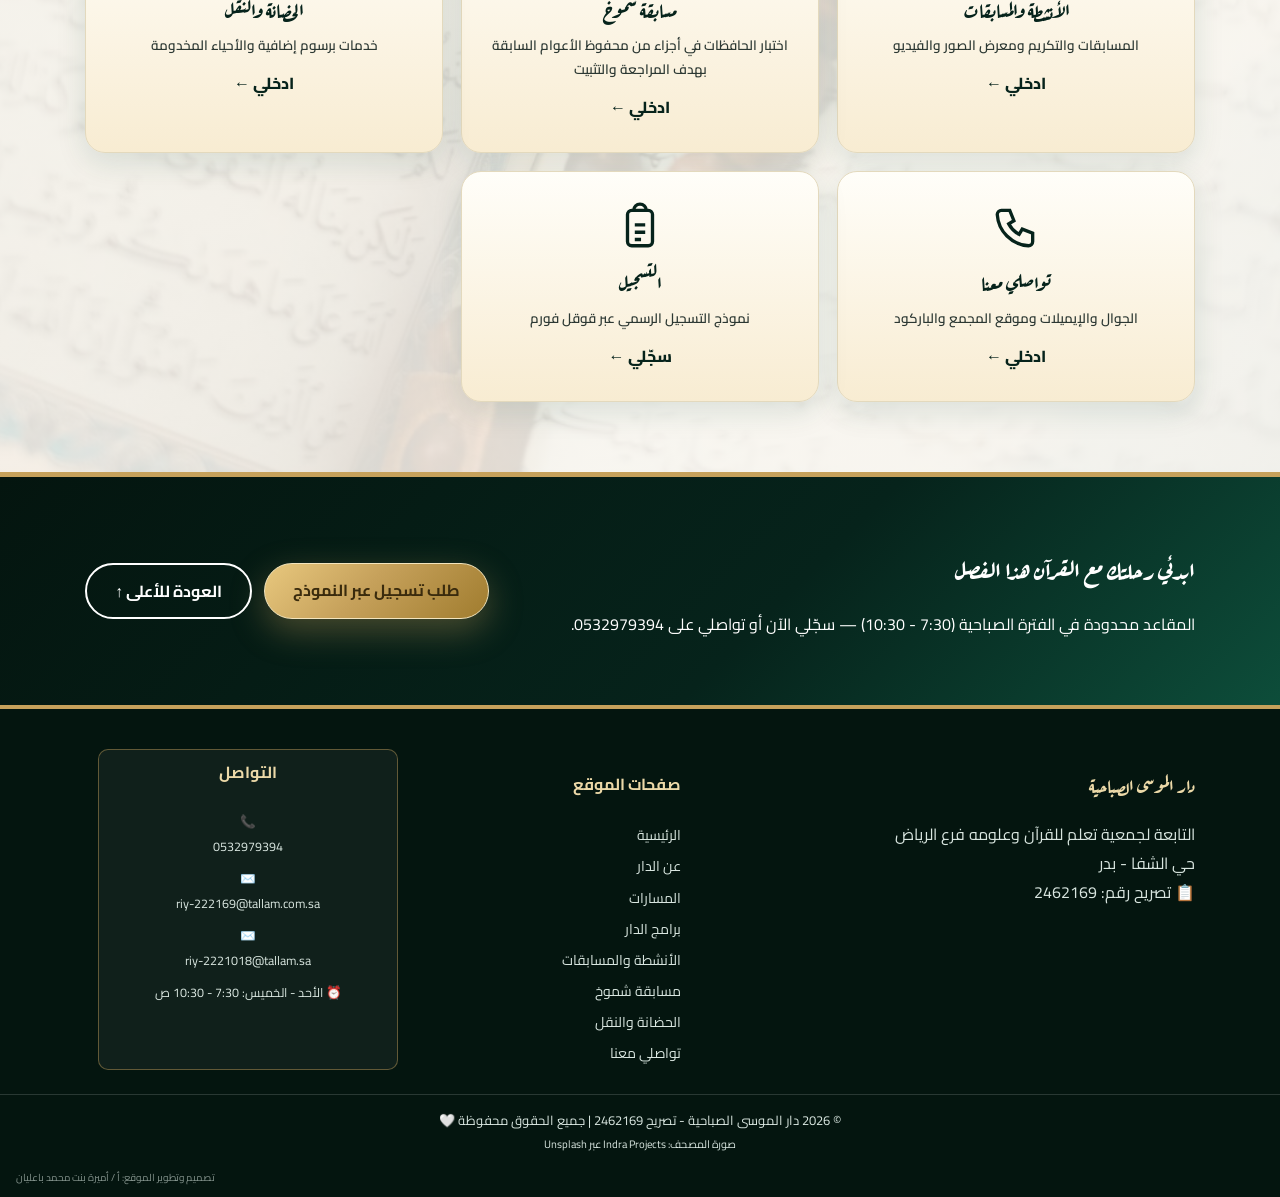
==== commit df72a348: "أيقونات SVG رسمية بدل الإيموجي + قائمة علوية نصية" ====
--- a/index.html
+++ b/index.html
@@ -32,12 +32,12 @@
   </div>
   <div class="container">
     <nav class="nav nav-center" id="nav">
-      <a href="index.html">🏠 الرئيسية</a>
-      <a href="about.html">🕌 عن الدار</a>
-      <a href="tracks.html">📖 المسارات</a>
-      <a href="programs.html">📚 برامج الدار</a><a href="activities.html">🌙 الأنشطة والمسابقات</a><a href="shomoukh.html">🏆 مسابقة شموخ</a>
-      <a href="services.html">👶 الحضانة والنقل</a>
-      <a href="contact.html">🤲 تواصلي معنا</a>
+      <a href="index.html">الرئيسية</a>
+      <a href="about.html">عن الدار</a>
+      <a href="tracks.html">المسارات</a>
+      <a href="programs.html">برامج الدار</a><a href="activities.html">الأنشطة والمسابقات</a><a href="shomoukh.html">مسابقة شموخ</a>
+      <a href="services.html">الحضانة والنقل</a>
+      <a href="contact.html">تواصلي معنا</a>
       <a href="https://docs.google.com/forms/d/e/1FAIpQLSe2_5xS_t3nWT-JgsnpgLepu9MucoU40xzPmVdfNXOqb8MeEg/viewform" target="_blank" class="btn btn-small">التسجيل</a>
     </nav>
   </div>
@@ -93,49 +93,49 @@
     </div>
     <div class="pages-grid">
       <a href="about.html" class="page-card">
-        <div class="pc-icon">🕌</div>
+        <div class="pc-icon"><svg class="svg-icon" viewBox="0 0 24 24" fill="none" stroke="currentColor" stroke-width="1.6"><path d="M5 21v-8l7-5 7 5v8"/><path d="M3 21h18"/><path d="M12 8V5"/><circle cx="12" cy="3.8" r="1"/></svg></div>
         <h3>عن الدار</h3>
         <p>التعريف والرؤية والرسالة والأهداف</p>
         <span class="go">ادخلي ←</span>
       </a>
       <a href="tracks.html" class="page-card">
-        <div class="pc-icon">📖</div>
+        <div class="pc-icon"><svg class="svg-icon" viewBox="0 0 24 24" fill="none" stroke="currentColor" stroke-width="1.6"><path d="M12 6c-2-1.5-5-2-8-2v14c3 0 6 .5 8 2 2-1.5 5-2 8-2V4c-3 0-6 .5-8 2z"/><path d="M12 6v14"/></svg></div>
         <h3>المسارات</h3>
         <p>تلقين - تلاوة وتجويد - معاهدة ومراجعة - تميز - إجازة</p>
         <span class="go">ادخلي ←</span>
       </a>
       <a href="programs.html" class="page-card">
-        <div class="pc-icon">📿</div>
+        <div class="pc-icon"><svg class="svg-icon" viewBox="0 0 24 24" fill="none" stroke="currentColor" stroke-width="1.6"><path d="M6 3h12v18l-6-4-6 4z"/><path d="M9 8h6M9 12h6"/></svg></div>
         <h3>برامج الدار</h3>
         <p>حلقات الحفظ وبرنامج التأصيل الشرعي</p>
         <span class="go">ادخلي ←</span>
       </a>
       <a href="activities.html" class="page-card">
-        <div class="pc-icon">🌙</div>
+        <div class="pc-icon"><svg class="svg-icon" viewBox="0 0 24 24" fill="none" stroke="currentColor" stroke-width="1.6"><path d="M20 14A8 8 0 1 1 10 4a6.5 6.5 0 0 0 10 10z"/><path d="M17.5 4.5l.7 1.8 1.8.7-1.8.7-.7 1.8-.7-1.8-1.8-.7 1.8-.7z"/></svg></div>
         <h3>الأنشطة والمسابقات</h3>
         <p>المسابقات والتكريم ومعرض الصور والفيديو</p>
         <span class="go">ادخلي ←</span>
       </a>
       <a href="shomoukh.html" class="page-card">
-        <div class="pc-icon">🏆</div>
+        <div class="pc-icon"><svg class="svg-icon" viewBox="0 0 24 24" fill="none" stroke="currentColor" stroke-width="1.6"><path d="M8 4h8v5a4 4 0 0 1-8 0z"/><path d="M8 5H5a3 3 0 0 0 3 5M16 5h3a3 3 0 0 1-3 5"/><path d="M12 13v4M8 21h8M9.5 17h5"/></svg></div>
         <h3>مسابقة شموخ</h3>
         <p>اختبار الحافظات في أجزاء من محفوظ الأعوام السابقة بهدف المراجعة والتثبيت</p>
         <span class="go">ادخلي ←</span>
       </a>
       <a href="services.html" class="page-card">
-        <div class="pc-icon">🚌</div>
+        <div class="pc-icon"><svg class="svg-icon" viewBox="0 0 24 24" fill="none" stroke="currentColor" stroke-width="1.6"><rect x="4" y="3.5" width="16" height="13" rx="2.5"/><path d="M4 10.5h16"/><circle cx="8" cy="19" r="1.6"/><circle cx="16" cy="19" r="1.6"/></svg></div>
         <h3>الحضانة والنقل</h3>
         <p>خدمات برسوم إضافية والأحياء المخدومة</p>
         <span class="go">ادخلي ←</span>
       </a>
       <a href="contact.html" class="page-card">
-        <div class="pc-icon">🤲</div>
+        <div class="pc-icon"><svg class="svg-icon" viewBox="0 0 24 24" fill="none" stroke="currentColor" stroke-width="1.6"><path d="M5 4h4l2 5-2.5 1.5a12 12 0 0 0 5 5L15 13l5 2v4a2 2 0 0 1-2 2A16 16 0 0 1 3 6a2 2 0 0 1 2-2z"/></svg></div>
         <h3>تواصلي معنا</h3>
         <p>الجوال والإيميلات وموقع المجمع والباركود</p>
         <span class="go">ادخلي ←</span>
       </a>
       <a href="https://docs.google.com/forms/d/e/1FAIpQLSe2_5xS_t3nWT-JgsnpgLepu9MucoU40xzPmVdfNXOqb8MeEg/viewform" target="_blank" class="page-card">
-        <div class="pc-icon">📝</div>
+        <div class="pc-icon"><svg class="svg-icon" viewBox="0 0 24 24" fill="none" stroke="currentColor" stroke-width="1.6"><rect x="6" y="4" width="12" height="17" rx="2"/><path d="M9 4a3 3 0 0 1 6 0"/><path d="M9.5 11h5M9.5 14.5h5M9.5 18h3"/></svg></div>
         <h3>التسجيل</h3>
         <p>نموذج التسجيل الرسمي عبر قوقل فورم</p>
         <span class="go">سجّلي ←</span>
--- a/styles.css
+++ b/styles.css
@@ -192,6 +192,9 @@
 .sec-head h2::after{content:"✦ ۝ ✦";display:block;font-size:16px;color:var(--gold);margin-top:8px;letter-spacing:4px}
 .card,.track,.prog,.service,.page-card{border:1px solid #e3d9bd}
 .page-card .pc-icon{font-family:'Aref Ruqaa',serif}
+.svg-icon{width:50px;height:50px;color:var(--green-deep);display:block;margin:0 auto}
+.svg-icon-md{width:44px;height:44px;color:var(--green-deep);display:block;margin:0 auto}
+.prog-icon:has(svg),.s-icon:has(svg){font-size:0}
 .mushaf-img{width:100%;height:210px;object-fit:cover;border-radius:14px;border:3px solid var(--gold);margin-bottom:12px;box-shadow:var(--shadow)}
 .divider{text-align:center;color:var(--gold);font-size:26px;margin:6px 0}
 .aya{border:1px solid rgba(201,168,106,.5);border-right:5px solid var(--gold)}
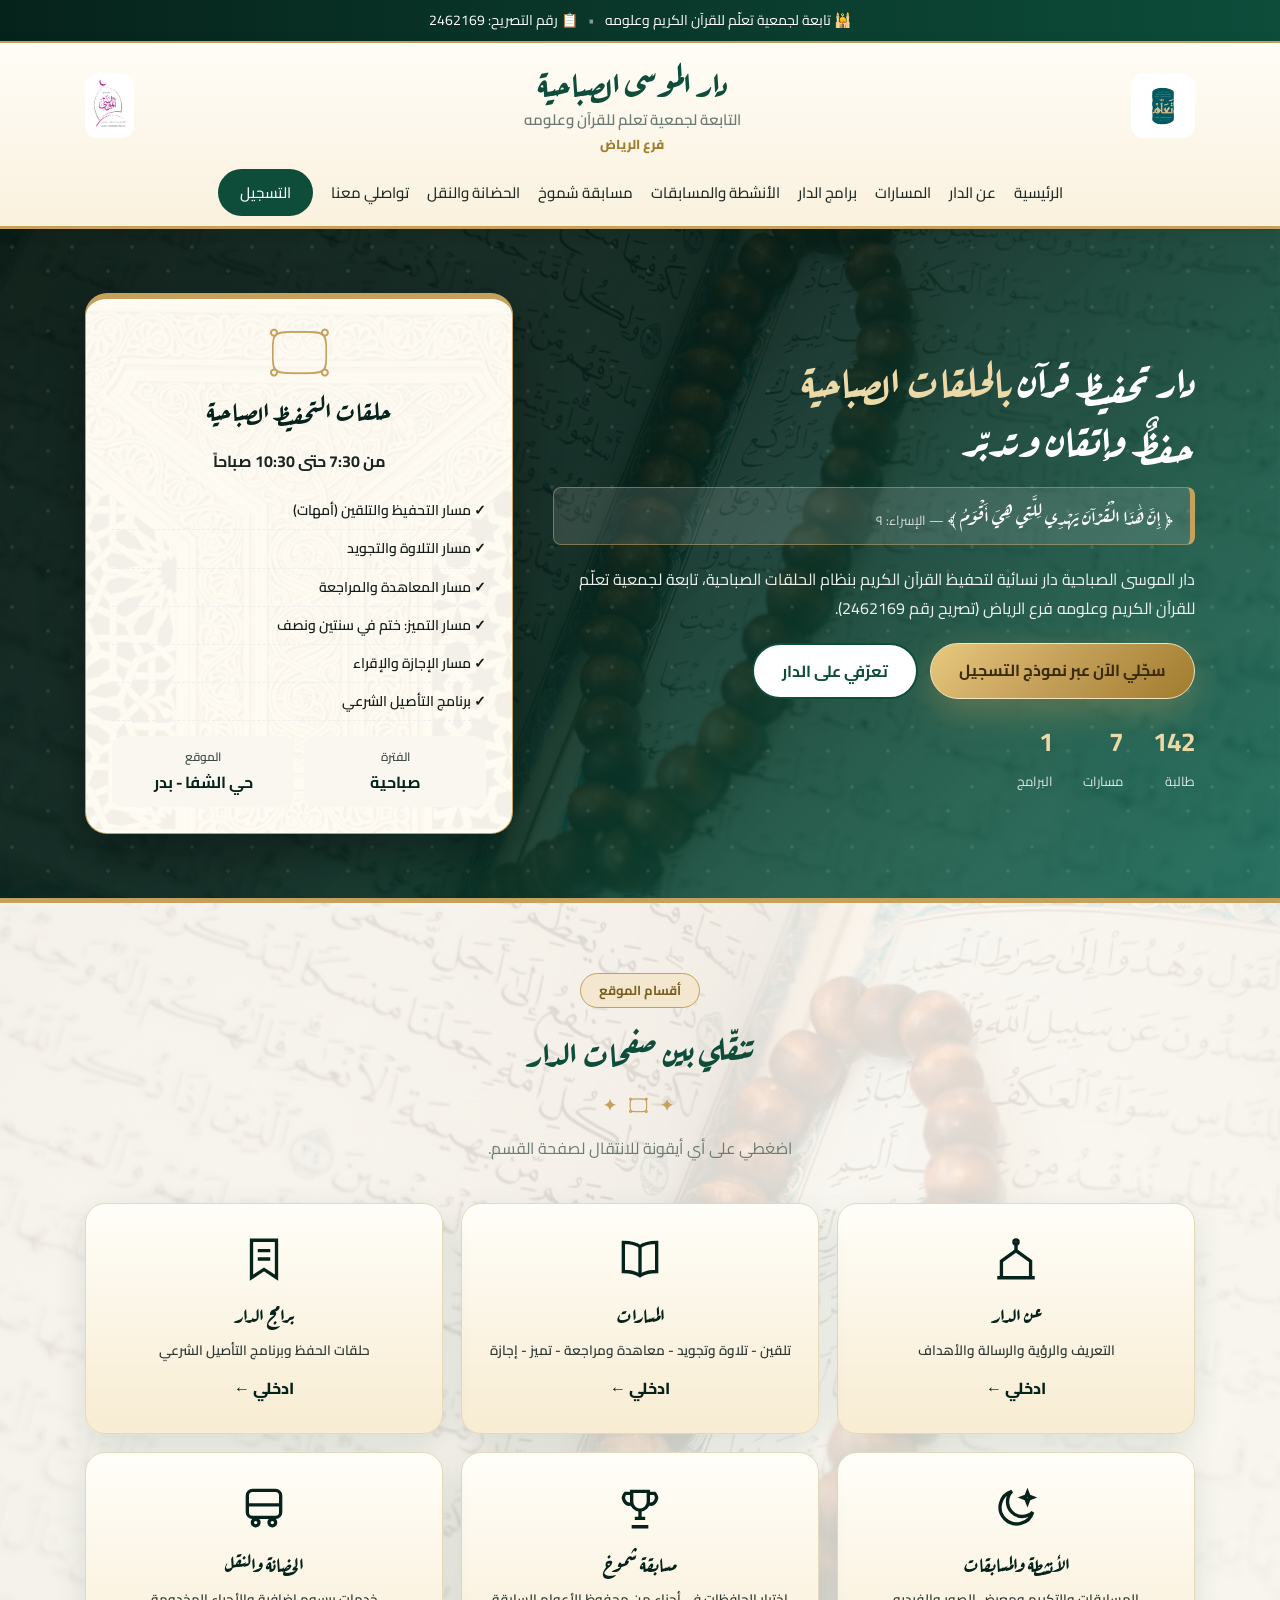
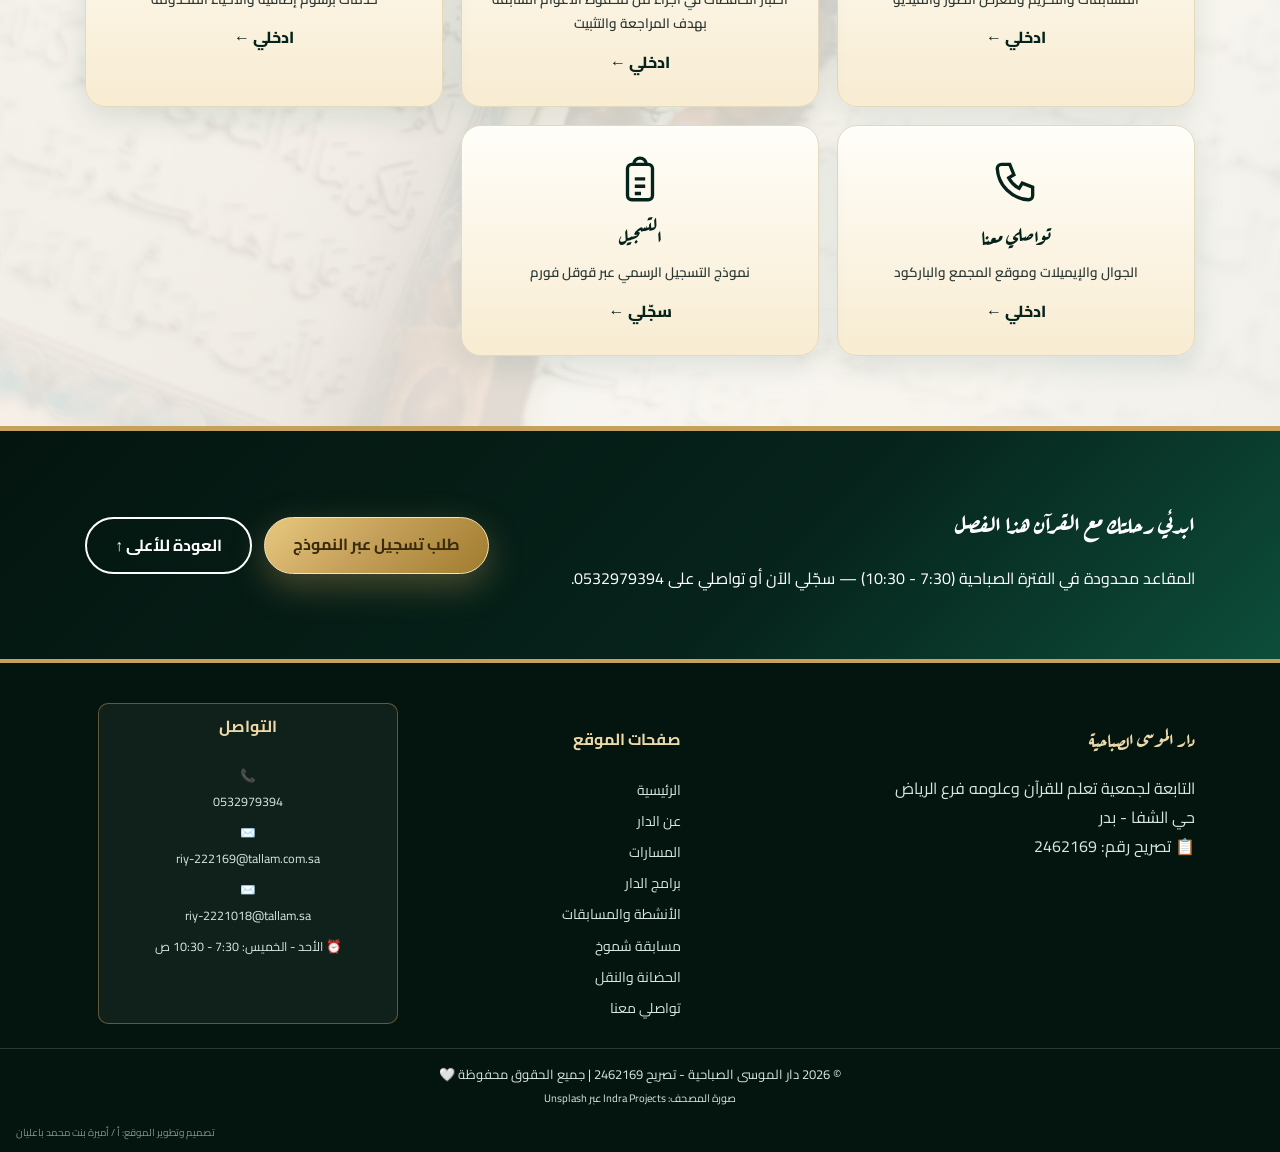
==== commit ebf8cfaa: "هيدر: تعلم يمين والموسى يسار والنص وسط وفرع الرياض مستقل وخلفية أفتح" ====
--- a/index.html
+++ b/index.html
@@ -22,11 +22,13 @@
 
 <header class="header" id="top">
   <div class="container header-inner">
-    <div class="brand-right">
-      <div class="logos"><img src="assets/taallam-logo.png" alt="شعار جمعية تعلّم" class="logo-side" onerror="this.style.display='none'"><img src="assets/almousa-logo.png" alt="شعار مجمع الموسى" class="logo-side" onerror="this.style.display='none'"></div>
+    <img src="assets/taallam-logo.png" alt="شعار جمعية تعلّم" class="logo-side" onerror="this.style.display='none'">
+    <div class="header-title">
       <h1>دار الموسى الصباحية</h1>
-      <p class="header-sub">التابعة لجمعية تعلم للقرآن وعلومه — فرع الرياض</p>
+      <p class="header-sub">التابعة لجمعية تعلم للقرآن وعلومه</p>
+      <p class="header-branch">فرع الرياض</p>
     </div>
+    <img src="assets/almousa-logo.png" alt="شعار مجمع الموسى" class="logo-side" onerror="this.style.display='none'">
 
     <button class="menu-btn" id="menuBtn" aria-label="القائمة">☰</button>
   </div>
--- a/styles.css
+++ b/styles.css
@@ -15,9 +15,12 @@
 .dot{opacity:.5}
 
 /* header */
-.header{background:linear-gradient(180deg,#fdf8ec 0%,#f6e9cd 100%);backdrop-filter:blur(8px);position:sticky;top:0;z-index:50;box-shadow:0 2px 15px rgba(0,0,0,.08);padding-bottom:10px;border-bottom:3px solid var(--gold)}
+.header{background:linear-gradient(180deg,#fffdf7 0%,#faf1de 100%);backdrop-filter:blur(8px);position:sticky;top:0;z-index:50;box-shadow:0 2px 15px rgba(0,0,0,.08);padding-bottom:10px;border-bottom:3px solid var(--gold)}
 .header-inner{display:flex;align-items:center;justify-content:space-between;gap:16px;padding:12px 20px}
 .header-title{flex:1;text-align:center}
+.header-title h1{font-size:32px;margin:0;color:var(--green);line-height:1.5;font-weight:700}
+.header-sub{margin:2px 0 0;font-size:15px;color:var(--muted);font-weight:600;font-family:'Cairo',sans-serif}
+.header-branch{margin:0;font-size:13px;color:var(--gold-deep);font-weight:800;font-family:'Cairo',sans-serif}
 .brand-right{text-align:center}
 .brand-right .logos{justify-content:center}
 .brand-right h1{font-size:32px;margin:8px 0 0;color:var(--green);line-height:1.5;font-weight:700}
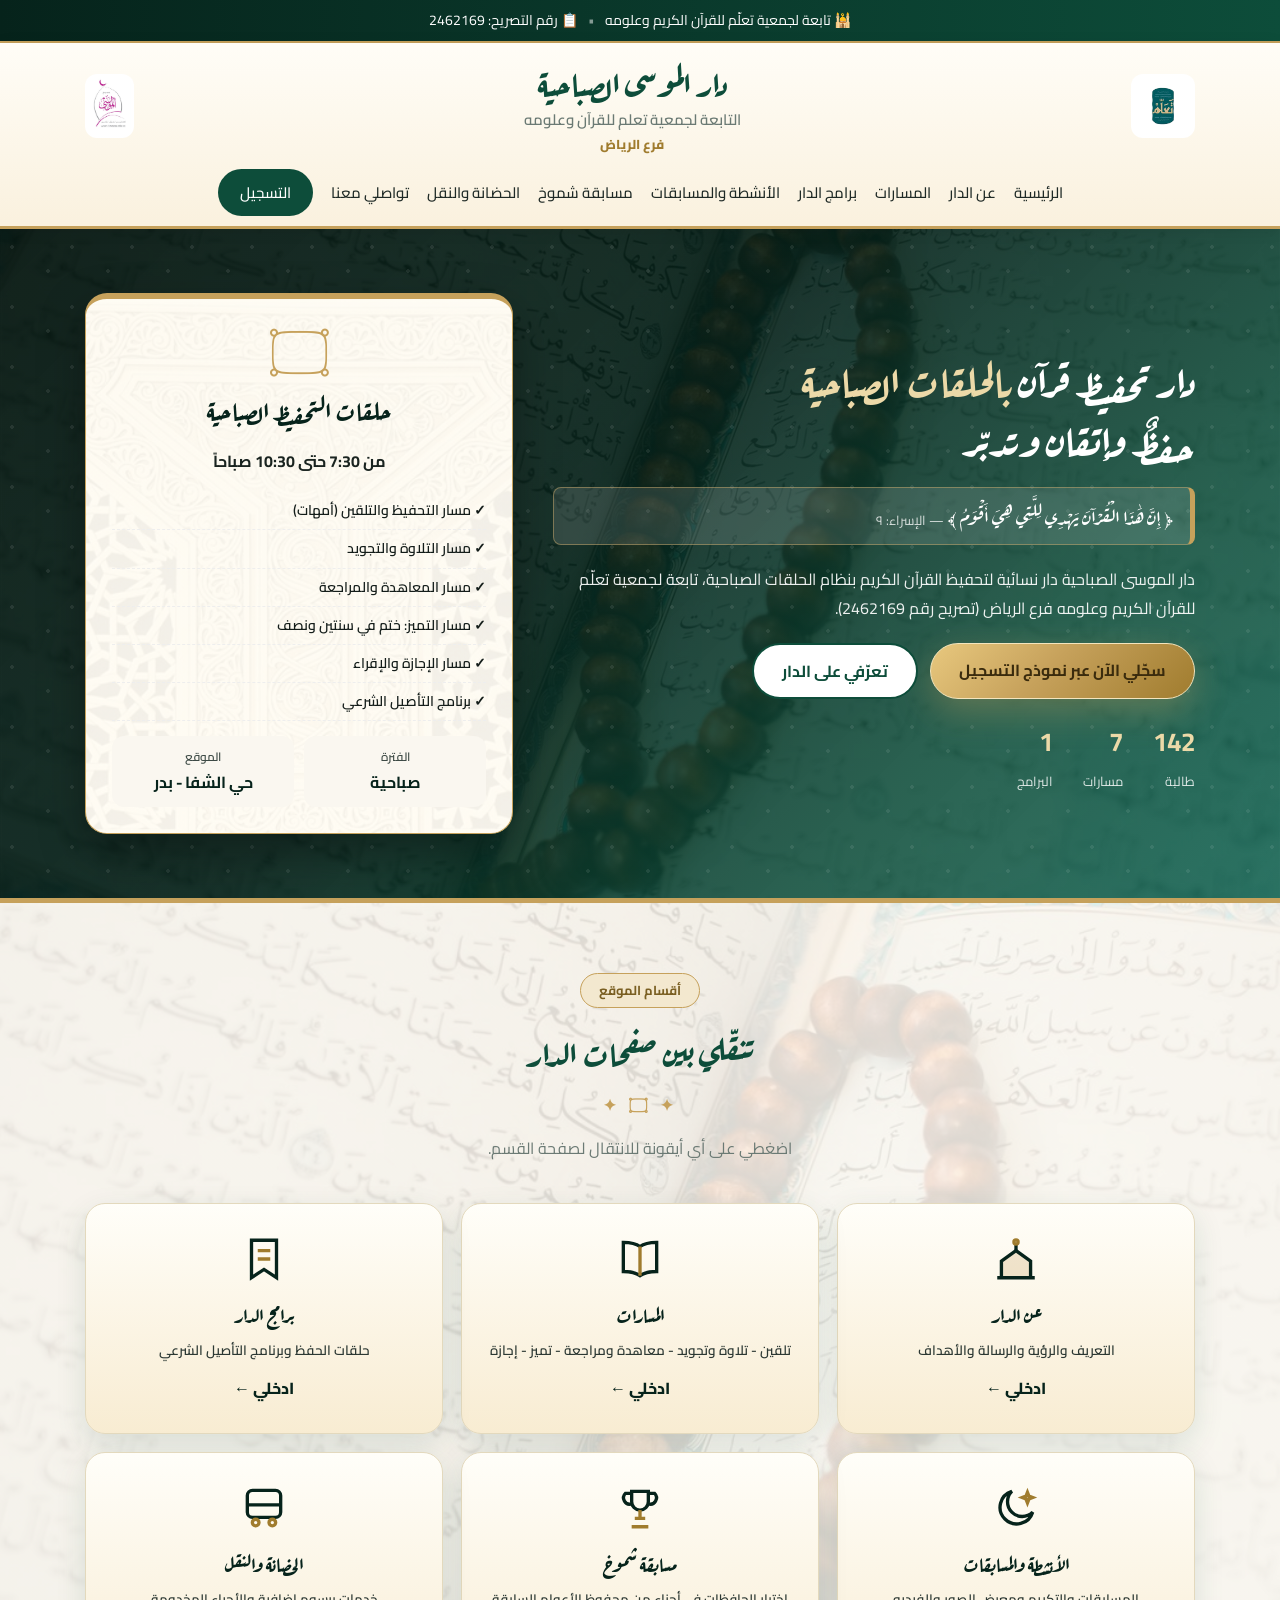
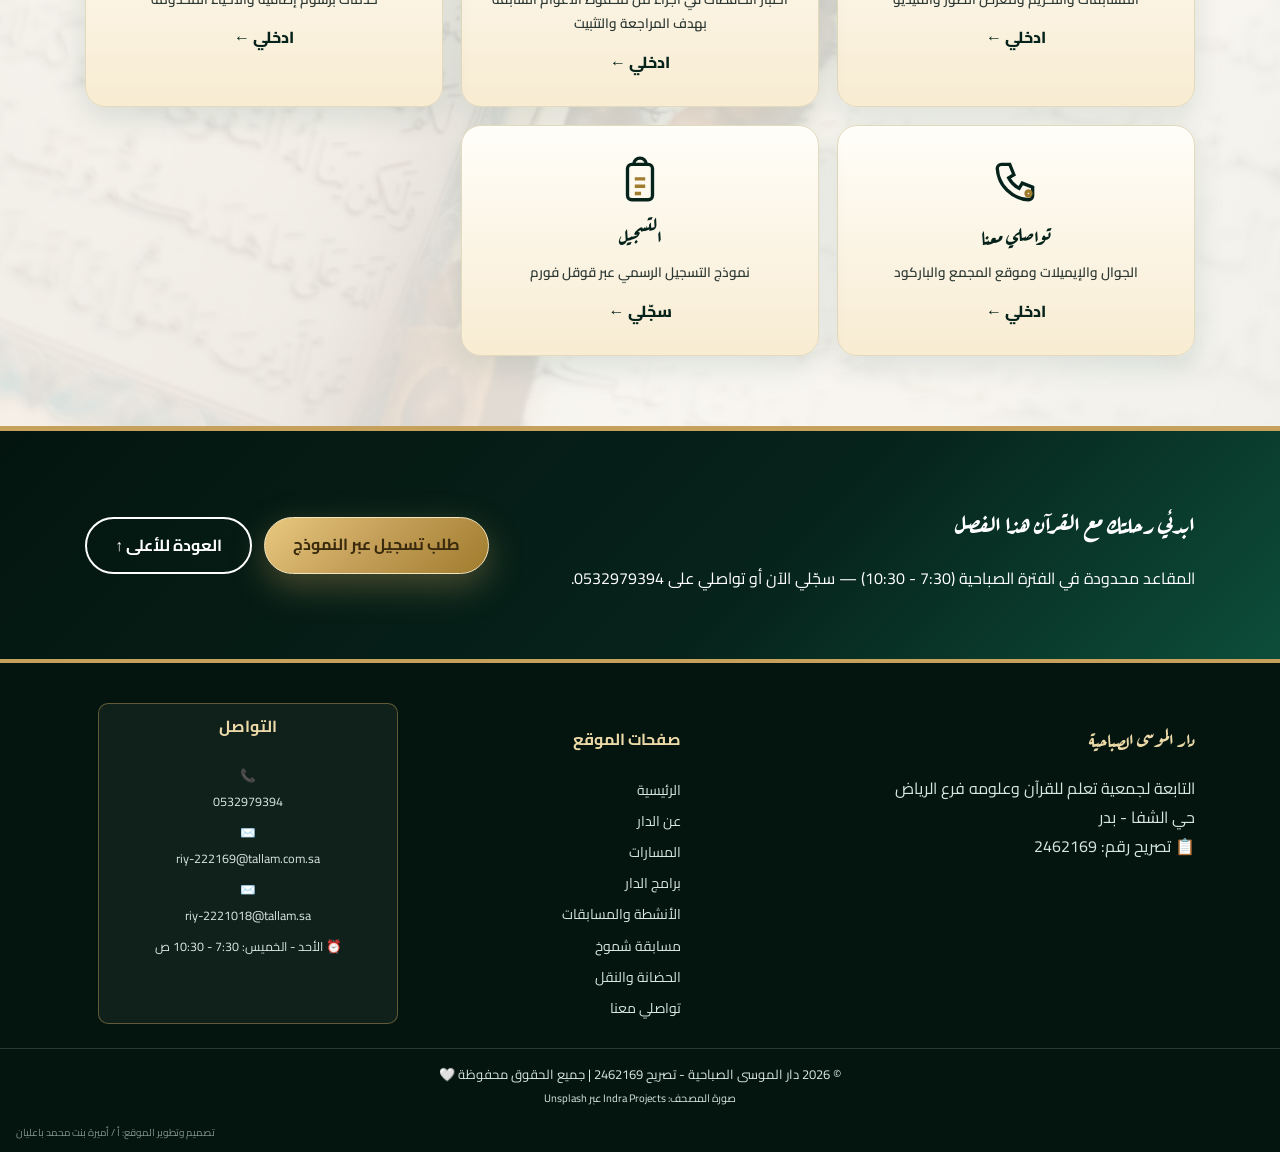
==== commit 30725e4e: "أيقونات ملونة: لمسات ذهبية على الأخضر" ====
--- a/index.html
+++ b/index.html
@@ -95,49 +95,49 @@
     </div>
     <div class="pages-grid">
       <a href="about.html" class="page-card">
-        <div class="pc-icon"><svg class="svg-icon" viewBox="0 0 24 24" fill="none" stroke="currentColor" stroke-width="1.6"><path d="M5 21v-8l7-5 7 5v8"/><path d="M3 21h18"/><path d="M12 8V5"/><circle cx="12" cy="3.8" r="1"/></svg></div>
+        <div class="pc-icon"><svg class="svg-icon" viewBox="0 0 24 24" fill="none" stroke="currentColor" stroke-width="1.6"><path class="wash" d="M5 21v-8l7-5 7 5v8"/><path d="M3 21h18"/><path d="M12 8V5"/><circle class="acc" cx="12" cy="3.8" r="1"/></svg></div>
         <h3>عن الدار</h3>
         <p>التعريف والرؤية والرسالة والأهداف</p>
         <span class="go">ادخلي ←</span>
       </a>
       <a href="tracks.html" class="page-card">
-        <div class="pc-icon"><svg class="svg-icon" viewBox="0 0 24 24" fill="none" stroke="currentColor" stroke-width="1.6"><path d="M12 6c-2-1.5-5-2-8-2v14c3 0 6 .5 8 2 2-1.5 5-2 8-2V4c-3 0-6 .5-8 2z"/><path d="M12 6v14"/></svg></div>
+        <div class="pc-icon"><svg class="svg-icon" viewBox="0 0 24 24" fill="none" stroke="currentColor" stroke-width="1.6"><path d="M12 6c-2-1.5-5-2-8-2v14c3 0 6 .5 8 2 2-1.5 5-2 8-2V4c-3 0-6 .5-8 2z"/><path class="acc" d="M12 6v14"/></svg></div>
         <h3>المسارات</h3>
         <p>تلقين - تلاوة وتجويد - معاهدة ومراجعة - تميز - إجازة</p>
         <span class="go">ادخلي ←</span>
       </a>
       <a href="programs.html" class="page-card">
-        <div class="pc-icon"><svg class="svg-icon" viewBox="0 0 24 24" fill="none" stroke="currentColor" stroke-width="1.6"><path d="M6 3h12v18l-6-4-6 4z"/><path d="M9 8h6M9 12h6"/></svg></div>
+        <div class="pc-icon"><svg class="svg-icon" viewBox="0 0 24 24" fill="none" stroke="currentColor" stroke-width="1.6"><path d="M6 3h12v18l-6-4-6 4z"/><path class="acc" d="M9 8h6M9 12h6"/></svg></div>
         <h3>برامج الدار</h3>
         <p>حلقات الحفظ وبرنامج التأصيل الشرعي</p>
         <span class="go">ادخلي ←</span>
       </a>
       <a href="activities.html" class="page-card">
-        <div class="pc-icon"><svg class="svg-icon" viewBox="0 0 24 24" fill="none" stroke="currentColor" stroke-width="1.6"><path d="M20 14A8 8 0 1 1 10 4a6.5 6.5 0 0 0 10 10z"/><path d="M17.5 4.5l.7 1.8 1.8.7-1.8.7-.7 1.8-.7-1.8-1.8-.7 1.8-.7z"/></svg></div>
+        <div class="pc-icon"><svg class="svg-icon" viewBox="0 0 24 24" fill="none" stroke="currentColor" stroke-width="1.6"><path d="M20 14A8 8 0 1 1 10 4a6.5 6.5 0 0 0 10 10z"/><path class="acc" d="M17.5 4.5l.7 1.8 1.8.7-1.8.7-.7 1.8-.7-1.8-1.8-.7 1.8-.7z"/></svg></div>
         <h3>الأنشطة والمسابقات</h3>
         <p>المسابقات والتكريم ومعرض الصور والفيديو</p>
         <span class="go">ادخلي ←</span>
       </a>
       <a href="shomoukh.html" class="page-card">
-        <div class="pc-icon"><svg class="svg-icon" viewBox="0 0 24 24" fill="none" stroke="currentColor" stroke-width="1.6"><path d="M8 4h8v5a4 4 0 0 1-8 0z"/><path d="M8 5H5a3 3 0 0 0 3 5M16 5h3a3 3 0 0 1-3 5"/><path d="M12 13v4M8 21h8M9.5 17h5"/></svg></div>
+        <div class="pc-icon"><svg class="svg-icon" viewBox="0 0 24 24" fill="none" stroke="currentColor" stroke-width="1.6"><path d="M8 4h8v5a4 4 0 0 1-8 0z"/><path d="M8 5H5a3 3 0 0 0 3 5M16 5h3a3 3 0 0 1-3 5"/><path class="acc" d="M12 13v4M8 21h8M9.5 17h5"/></svg></div>
         <h3>مسابقة شموخ</h3>
         <p>اختبار الحافظات في أجزاء من محفوظ الأعوام السابقة بهدف المراجعة والتثبيت</p>
         <span class="go">ادخلي ←</span>
       </a>
       <a href="services.html" class="page-card">
-        <div class="pc-icon"><svg class="svg-icon" viewBox="0 0 24 24" fill="none" stroke="currentColor" stroke-width="1.6"><rect x="4" y="3.5" width="16" height="13" rx="2.5"/><path d="M4 10.5h16"/><circle cx="8" cy="19" r="1.6"/><circle cx="16" cy="19" r="1.6"/></svg></div>
+        <div class="pc-icon"><svg class="svg-icon" viewBox="0 0 24 24" fill="none" stroke="currentColor" stroke-width="1.6"><rect x="4" y="3.5" width="16" height="13" rx="2.5"/><path d="M4 10.5h16"/><circle class="acc" cx="8" cy="19" r="1.6"/><circle class="acc" cx="16" cy="19" r="1.6"/></svg></div>
         <h3>الحضانة والنقل</h3>
         <p>خدمات برسوم إضافية والأحياء المخدومة</p>
         <span class="go">ادخلي ←</span>
       </a>
       <a href="contact.html" class="page-card">
-        <div class="pc-icon"><svg class="svg-icon" viewBox="0 0 24 24" fill="none" stroke="currentColor" stroke-width="1.6"><path d="M5 4h4l2 5-2.5 1.5a12 12 0 0 0 5 5L15 13l5 2v4a2 2 0 0 1-2 2A16 16 0 0 1 3 6a2 2 0 0 1 2-2z"/></svg></div>
+        <div class="pc-icon"><svg class="svg-icon" viewBox="0 0 24 24" fill="none" stroke="currentColor" stroke-width="1.6"><path d="M5 4h4l2 5-2.5 1.5a12 12 0 0 0 5 5L15 13l5 2v4a2 2 0 0 1-2 2A16 16 0 0 1 3 6a2 2 0 0 1 2-2z"/><circle class="acc" cx="18" cy="18" r="1.2"/></svg></div>
         <h3>تواصلي معنا</h3>
         <p>الجوال والإيميلات وموقع المجمع والباركود</p>
         <span class="go">ادخلي ←</span>
       </a>
       <a href="https://docs.google.com/forms/d/e/1FAIpQLSe2_5xS_t3nWT-JgsnpgLepu9MucoU40xzPmVdfNXOqb8MeEg/viewform" target="_blank" class="page-card">
-        <div class="pc-icon"><svg class="svg-icon" viewBox="0 0 24 24" fill="none" stroke="currentColor" stroke-width="1.6"><rect x="6" y="4" width="12" height="17" rx="2"/><path d="M9 4a3 3 0 0 1 6 0"/><path d="M9.5 11h5M9.5 14.5h5M9.5 18h3"/></svg></div>
+        <div class="pc-icon"><svg class="svg-icon" viewBox="0 0 24 24" fill="none" stroke="currentColor" stroke-width="1.6"><rect x="6" y="4" width="12" height="17" rx="2"/><path d="M9 4a3 3 0 0 1 6 0"/><path class="acc" d="M9.5 11h5M9.5 14.5h5M9.5 18h3"/></svg></div>
         <h3>التسجيل</h3>
         <p>نموذج التسجيل الرسمي عبر قوقل فورم</p>
         <span class="go">سجّلي ←</span>
--- a/styles.css
+++ b/styles.css
@@ -197,6 +197,10 @@
 .page-card .pc-icon{font-family:'Aref Ruqaa',serif}
 .svg-icon{width:50px;height:50px;color:var(--green-deep);display:block;margin:0 auto}
 .svg-icon-md{width:44px;height:44px;color:var(--green-deep);display:block;margin:0 auto}
+.svg-icon .acc,.svg-icon-md .acc{stroke:#a07c2e}
+.svg-icon .wash,.svg-icon-md .wash{fill:rgba(198,161,91,.25)}
+.track-icon .acc{stroke:#e8c87e}
+.track-icon .wash{fill:rgba(232,200,126,.35)}
 .prog-icon:has(svg),.s-icon:has(svg){font-size:0}
 .mushaf-img{width:100%;height:210px;object-fit:cover;border-radius:14px;border:3px solid var(--gold);margin-bottom:12px;box-shadow:var(--shadow)}
 .divider{text-align:center;color:var(--gold);font-size:26px;margin:6px 0}
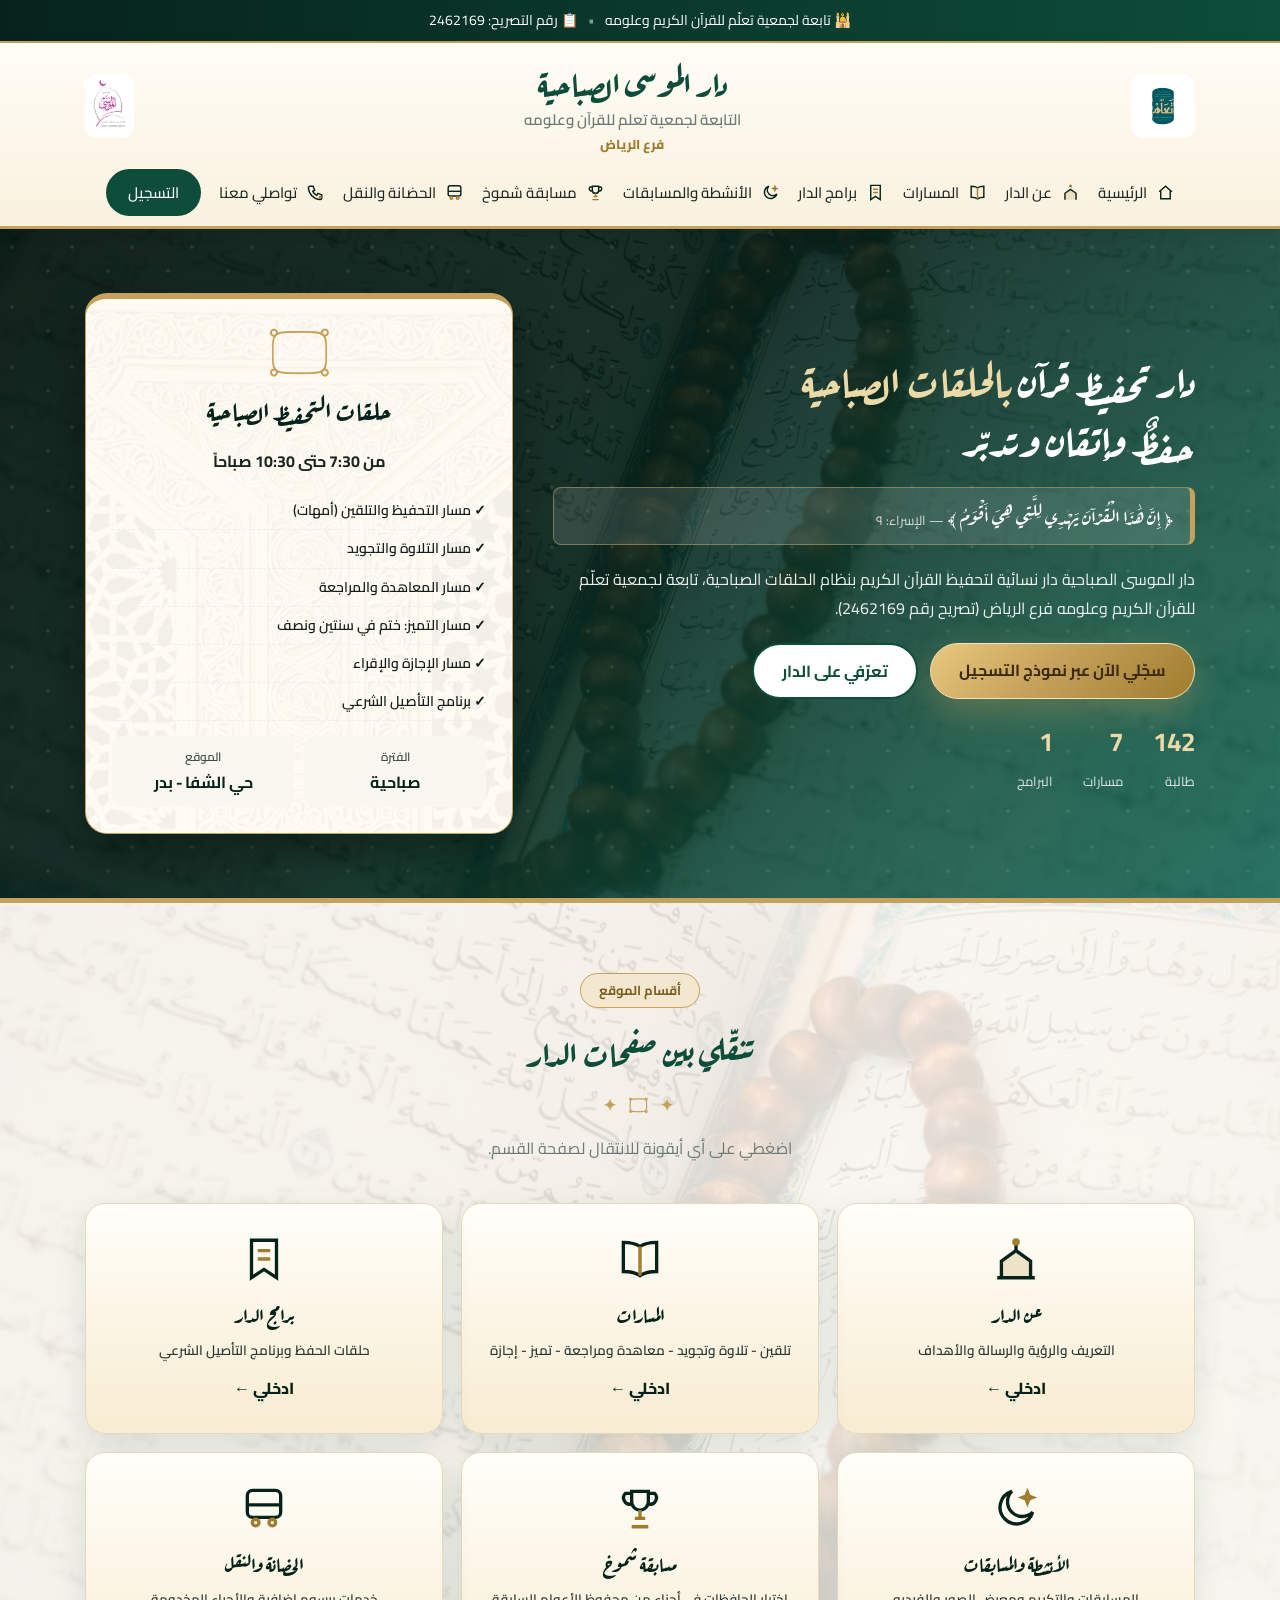
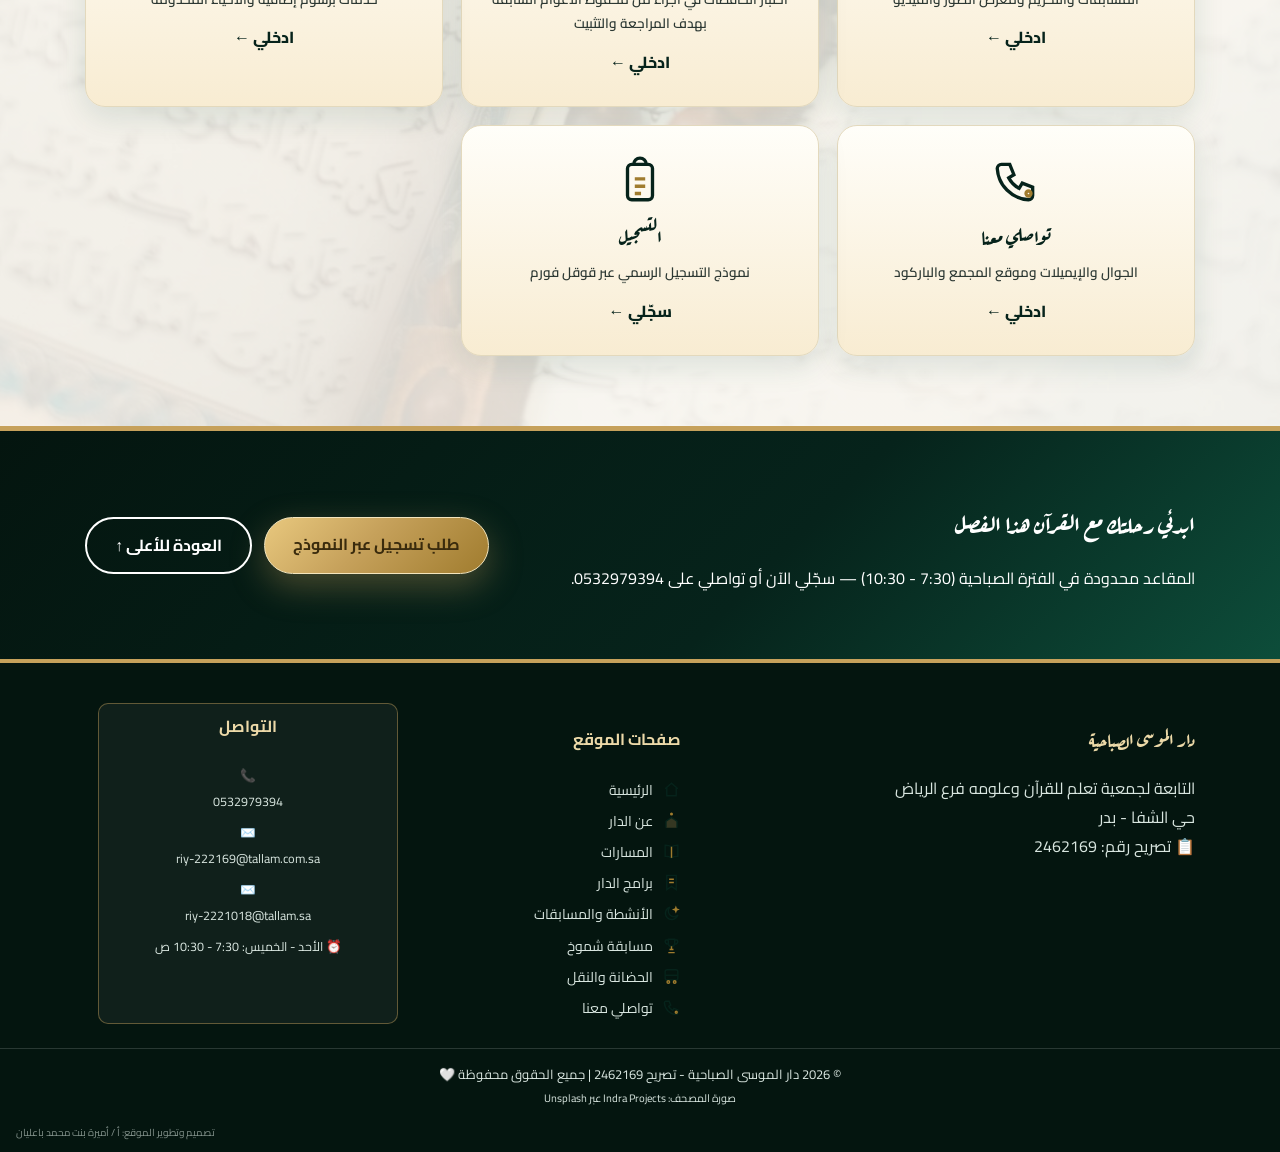
==== commit 24796a7a: "أيقونات SVG ملونة في القائمة العلوية" ====
--- a/index.html
+++ b/index.html
@@ -34,12 +34,12 @@
   </div>
   <div class="container">
     <nav class="nav nav-center" id="nav">
-      <a href="index.html">الرئيسية</a>
-      <a href="about.html">عن الدار</a>
-      <a href="tracks.html">المسارات</a>
-      <a href="programs.html">برامج الدار</a><a href="activities.html">الأنشطة والمسابقات</a><a href="shomoukh.html">مسابقة شموخ</a>
-      <a href="services.html">الحضانة والنقل</a>
-      <a href="contact.html">تواصلي معنا</a>
+      <a href="index.html"><svg class="svg-icon nav-ico" viewBox="0 0 24 24" fill="none" stroke="currentColor" stroke-width="1.8"><path d="M4 11l8-7 8 7"/><path d="M6 10v10h12V10"/></svg> الرئيسية</a>
+      <a href="about.html"><svg class="svg-icon nav-ico" viewBox="0 0 24 24" fill="none" stroke="currentColor" stroke-width="1.8"><path class="wash" d="M5 21v-8l7-5 7 5v8"/><circle class="acc" cx="12" cy="3.8" r="1"/></svg> عن الدار</a>
+      <a href="tracks.html"><svg class="svg-icon nav-ico" viewBox="0 0 24 24" fill="none" stroke="currentColor" stroke-width="1.8"><path d="M12 6c-2-1.5-5-2-8-2v14c3 0 6 .5 8 2 2-1.5 5-2 8-2V4c-3 0-6 .5-8 2z"/><path class="acc" d="M12 6v14"/></svg> المسارات</a>
+      <a href="programs.html"><svg class="svg-icon nav-ico" viewBox="0 0 24 24" fill="none" stroke="currentColor" stroke-width="1.8"><path d="M6 3h12v18l-6-4-6 4z"/><path class="acc" d="M9 8h6M9 12h6"/></svg> برامج الدار</a><a href="activities.html"><svg class="svg-icon nav-ico" viewBox="0 0 24 24" fill="none" stroke="currentColor" stroke-width="1.8"><path d="M20 14A8 8 0 1 1 10 4a6.5 6.5 0 0 0 10 10z"/><path class="acc" d="M17.5 4.5l.7 1.8 1.8.7-1.8.7-.7 1.8-.7-1.8-1.8-.7 1.8-.7z"/></svg> الأنشطة والمسابقات</a><a href="shomoukh.html"><svg class="svg-icon nav-ico" viewBox="0 0 24 24" fill="none" stroke="currentColor" stroke-width="1.8"><path d="M8 4h8v5a4 4 0 0 1-8 0z"/><path d="M8 5H5a3 3 0 0 0 3 5M16 5h3a3 3 0 0 1-3 5"/><path class="acc" d="M12 13v4M8 21h8M9.5 17h5"/></svg> مسابقة شموخ</a>
+      <a href="services.html"><svg class="svg-icon nav-ico" viewBox="0 0 24 24" fill="none" stroke="currentColor" stroke-width="1.8"><rect x="4" y="3.5" width="16" height="13" rx="2.5"/><path d="M4 10.5h16"/><circle class="acc" cx="8" cy="19" r="1.6"/><circle class="acc" cx="16" cy="19" r="1.6"/></svg> الحضانة والنقل</a>
+      <a href="contact.html"><svg class="svg-icon nav-ico" viewBox="0 0 24 24" fill="none" stroke="currentColor" stroke-width="1.8"><path d="M5 4h4l2 5-2.5 1.5a12 12 0 0 0 5 5L15 13l5 2v4a2 2 0 0 1-2 2A16 16 0 0 1 3 6a2 2 0 0 1 2-2z"/><circle class="acc" cx="18" cy="18" r="1.2"/></svg> تواصلي معنا</a>
       <a href="https://docs.google.com/forms/d/e/1FAIpQLSe2_5xS_t3nWT-JgsnpgLepu9MucoU40xzPmVdfNXOqb8MeEg/viewform" target="_blank" class="btn btn-small">التسجيل</a>
     </nav>
   </div>
@@ -167,7 +167,7 @@
     </div>
     <div>
       <h4>صفحات الموقع</h4>
-      <a href="index.html">الرئيسية</a><a href="about.html">عن الدار</a><a href="tracks.html">المسارات</a><a href="programs.html">برامج الدار</a><a href="activities.html">الأنشطة والمسابقات</a><a href="shomoukh.html">مسابقة شموخ</a><a href="services.html">الحضانة والنقل</a><a href="contact.html">تواصلي معنا</a>
+      <a href="index.html"><svg class="svg-icon nav-ico" viewBox="0 0 24 24" fill="none" stroke="currentColor" stroke-width="1.8"><path d="M4 11l8-7 8 7"/><path d="M6 10v10h12V10"/></svg> الرئيسية</a><a href="about.html"><svg class="svg-icon nav-ico" viewBox="0 0 24 24" fill="none" stroke="currentColor" stroke-width="1.8"><path class="wash" d="M5 21v-8l7-5 7 5v8"/><circle class="acc" cx="12" cy="3.8" r="1"/></svg> عن الدار</a><a href="tracks.html"><svg class="svg-icon nav-ico" viewBox="0 0 24 24" fill="none" stroke="currentColor" stroke-width="1.8"><path d="M12 6c-2-1.5-5-2-8-2v14c3 0 6 .5 8 2 2-1.5 5-2 8-2V4c-3 0-6 .5-8 2z"/><path class="acc" d="M12 6v14"/></svg> المسارات</a><a href="programs.html"><svg class="svg-icon nav-ico" viewBox="0 0 24 24" fill="none" stroke="currentColor" stroke-width="1.8"><path d="M6 3h12v18l-6-4-6 4z"/><path class="acc" d="M9 8h6M9 12h6"/></svg> برامج الدار</a><a href="activities.html"><svg class="svg-icon nav-ico" viewBox="0 0 24 24" fill="none" stroke="currentColor" stroke-width="1.8"><path d="M20 14A8 8 0 1 1 10 4a6.5 6.5 0 0 0 10 10z"/><path class="acc" d="M17.5 4.5l.7 1.8 1.8.7-1.8.7-.7 1.8-.7-1.8-1.8-.7 1.8-.7z"/></svg> الأنشطة والمسابقات</a><a href="shomoukh.html"><svg class="svg-icon nav-ico" viewBox="0 0 24 24" fill="none" stroke="currentColor" stroke-width="1.8"><path d="M8 4h8v5a4 4 0 0 1-8 0z"/><path d="M8 5H5a3 3 0 0 0 3 5M16 5h3a3 3 0 0 1-3 5"/><path class="acc" d="M12 13v4M8 21h8M9.5 17h5"/></svg> مسابقة شموخ</a><a href="services.html"><svg class="svg-icon nav-ico" viewBox="0 0 24 24" fill="none" stroke="currentColor" stroke-width="1.8"><rect x="4" y="3.5" width="16" height="13" rx="2.5"/><path d="M4 10.5h16"/><circle class="acc" cx="8" cy="19" r="1.6"/><circle class="acc" cx="16" cy="19" r="1.6"/></svg> الحضانة والنقل</a><a href="contact.html"><svg class="svg-icon nav-ico" viewBox="0 0 24 24" fill="none" stroke="currentColor" stroke-width="1.8"><path d="M5 4h4l2 5-2.5 1.5a12 12 0 0 0 5 5L15 13l5 2v4a2 2 0 0 1-2 2A16 16 0 0 1 3 6a2 2 0 0 1 2-2z"/><circle class="acc" cx="18" cy="18" r="1.2"/></svg> تواصلي معنا</a>
     </div>
     <div>
       <h4>التواصل</h4>
--- a/styles.css
+++ b/styles.css
@@ -201,7 +201,9 @@
 .svg-icon .wash,.svg-icon-md .wash{fill:rgba(198,161,91,.25)}
 .track-icon .acc{stroke:#e8c87e}
 .track-icon .wash{fill:rgba(232,200,126,.35)}
-.prog-icon:has(svg),.s-icon:has(svg){font-size:0}
+.svg-icon.nav-ico{display:inline-block;width:19px;height:19px;margin:0 0 -4px 6px;vertical-align:baseline}
+.prog-icon:has(svg),.s-icon:has(svg){font-size:0;line-height:0}
+.prog-icon:has(svg) .svg-icon-md,.s-icon:has(svg) .svg-icon-md{margin:8px auto}
 .mushaf-img{width:100%;height:210px;object-fit:cover;border-radius:14px;border:3px solid var(--gold);margin-bottom:12px;box-shadow:var(--shadow)}
 .divider{text-align:center;color:var(--gold);font-size:26px;margin:6px 0}
 .aya{border:1px solid rgba(201,168,106,.5);border-right:5px solid var(--gold)}
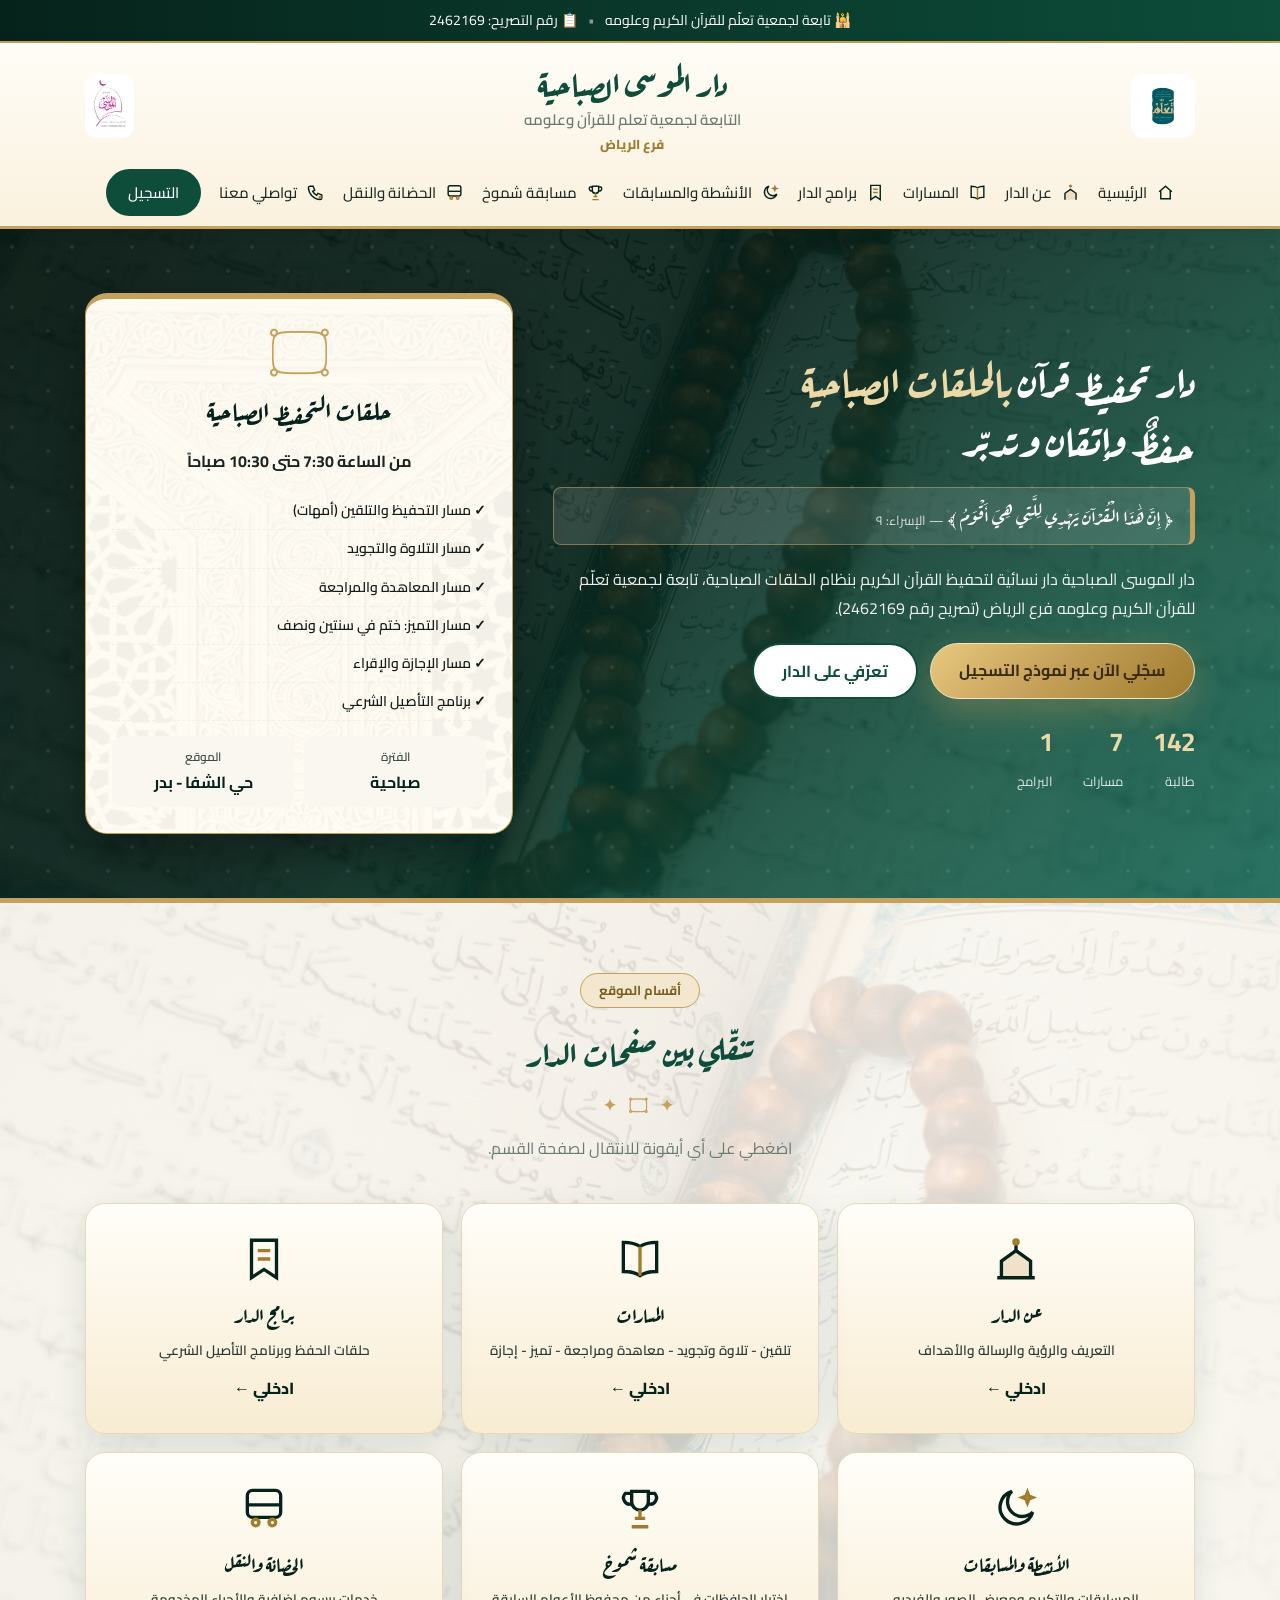
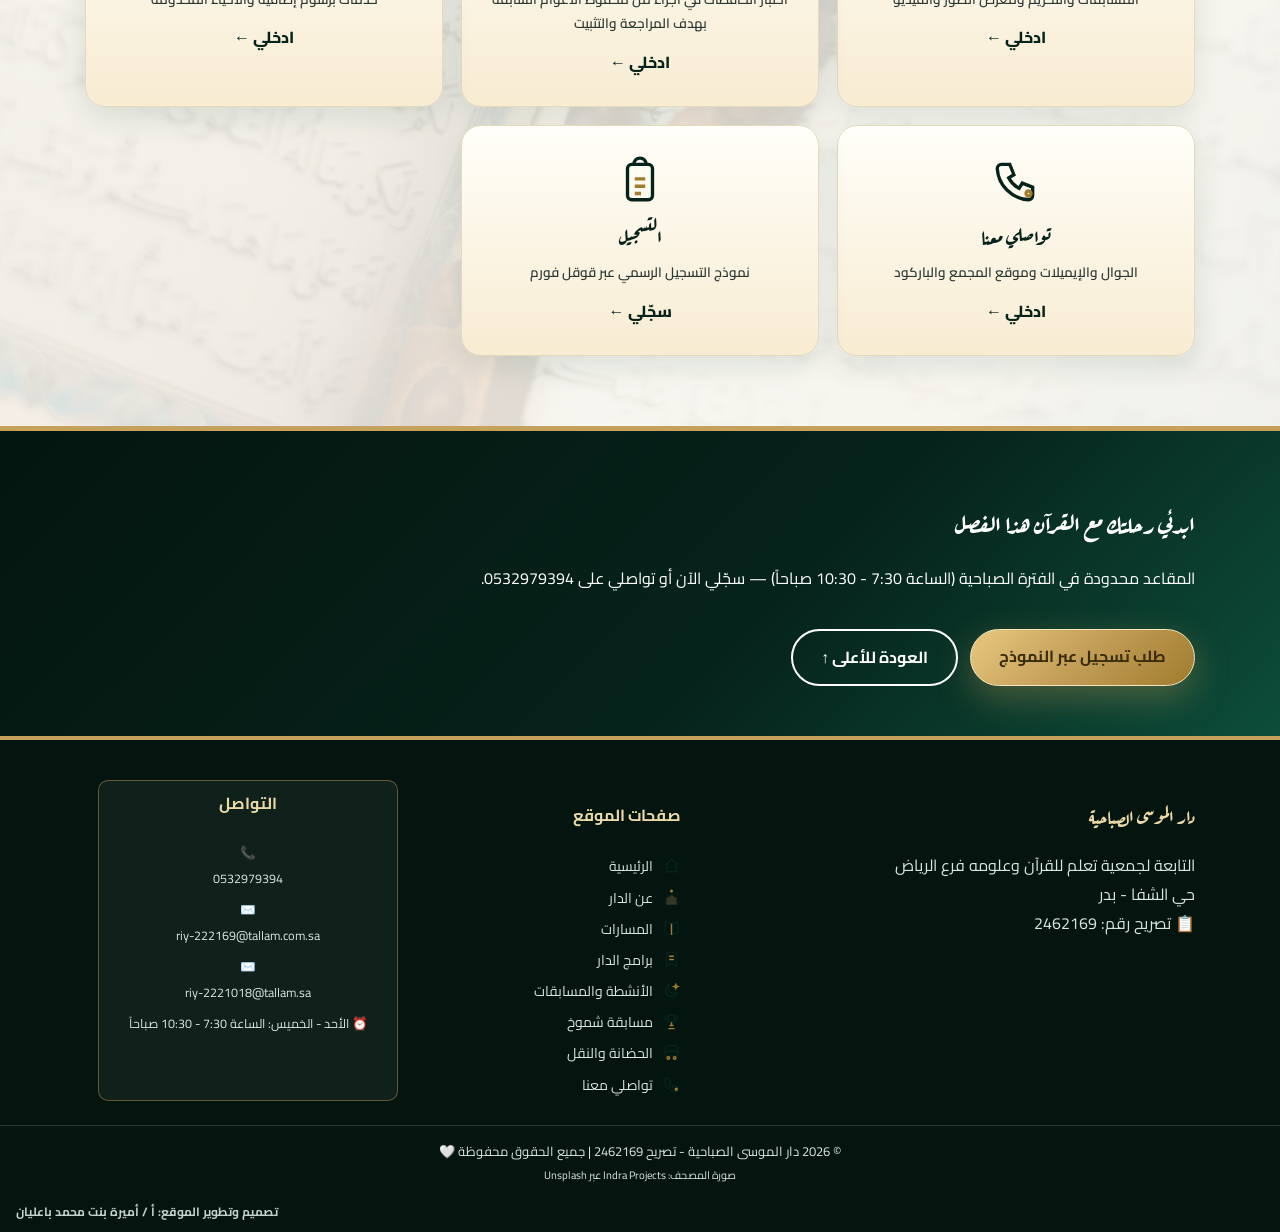
==== commit d366cb7a: "تكبير عبارة التصميم وإضافة كلمة الساعة للتوقيت" ====
--- a/index.html
+++ b/index.html
@@ -67,7 +67,7 @@
       <div class="quran-frame">
         <div class="quran-icon">۝</div>
         <h3>حلقات التحفيظ الصباحية</h3>
-        <p>من 7:30 حتى 10:30 صباحاً</p>
+        <p>من الساعة 7:30 حتى 10:30 صباحاً</p>
         <ul>
           <li>✓ مسار التحفيظ والتلقين (أمهات)</li>
           <li>✓ مسار التلاوة والتجويد</li>
@@ -150,7 +150,7 @@
   <div class="container cta-inner">
     <div>
       <h2>ابدئي رحلتك مع القرآن هذا الفصل</h2>
-      <p>المقاعد محدودة في الفترة الصباحية (7:30 - 10:30) — سجّلي الآن أو تواصلي على <span class="ltr">0532979394</span>.</p>
+      <p>المقاعد محدودة في الفترة الصباحية (الساعة 7:30 - 10:30 صباحاً) — سجّلي الآن أو تواصلي على <span class="ltr">0532979394</span>.</p>
     </div>
     <div class="cta-btns">
       <a href="https://docs.google.com/forms/d/e/1FAIpQLSe2_5xS_t3nWT-JgsnpgLepu9MucoU40xzPmVdfNXOqb8MeEg/viewform" target="_blank" class="btn btn-gold">طلب تسجيل عبر النموذج</a>
@@ -174,7 +174,7 @@
       <span>📞 <a href="tel:+966532979394" class="ltr">0532979394</a></span>
       <span>✉️ <a href="mailto:riy-222169@tallam.com.sa" class="ltr">riy-222169@tallam.com.sa</a></span>
       <span>✉️ <a href="mailto:riy-2221018@tallam.sa" class="ltr">riy-2221018@tallam.sa</a></span>
-      <span>⏰ الأحد - الخميس: 7:30 - 10:30 ص</span>
+      <span>⏰ الأحد - الخميس: الساعة 7:30 - 10:30 صباحاً</span>
     </div>
   </div>
   <div class="copy">© 2026 دار الموسى الصباحية - تصريح 2462169 | جميع الحقوق محفوظة 🤍<br><small>صورة المصحف: Indra Projects عبر Unsplash</small></div>
--- a/styles.css
+++ b/styles.css
@@ -219,7 +219,7 @@
 .footer h3,.footer h4{color:var(--gold2)}
 .footer a,.footer span{display:block;color:#d9e6e0;text-decoration:none;font-size:14px;padding:3px 0}
 .copy{text-align:center;border-top:1px solid rgba(255,255,255,.15);margin-top:24px;padding:14px;font-size:13px}
-.designer-credit{text-align:left;font-size:10px;color:rgba(217,230,224,.6);padding:0 16px 10px}
+.designer-credit{text-align:left;font-size:12px;font-weight:700;color:rgba(217,230,224,.9);padding:0 16px 10px}
 
 @media(max-width:900px){
   .hero-inner,.about-grid,.reg-grid,.cards-2{grid-template-columns:1fr}
